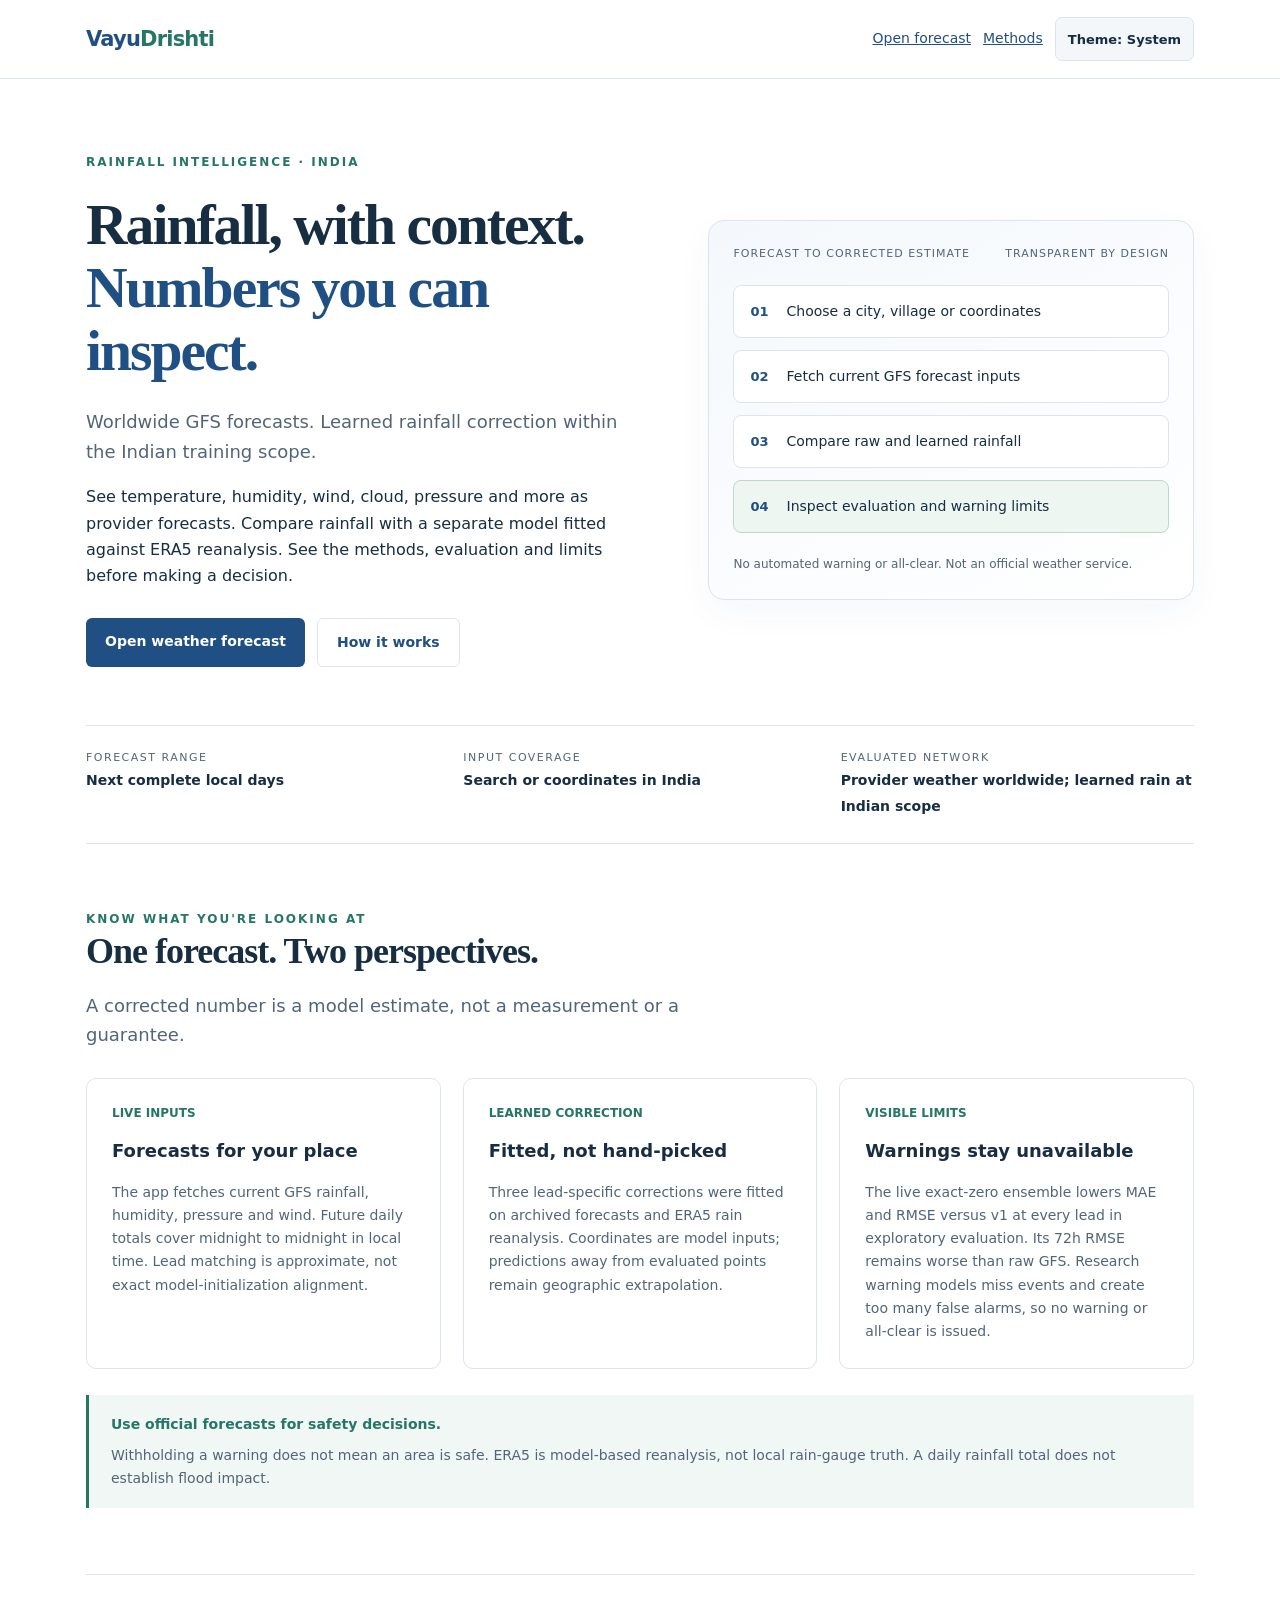
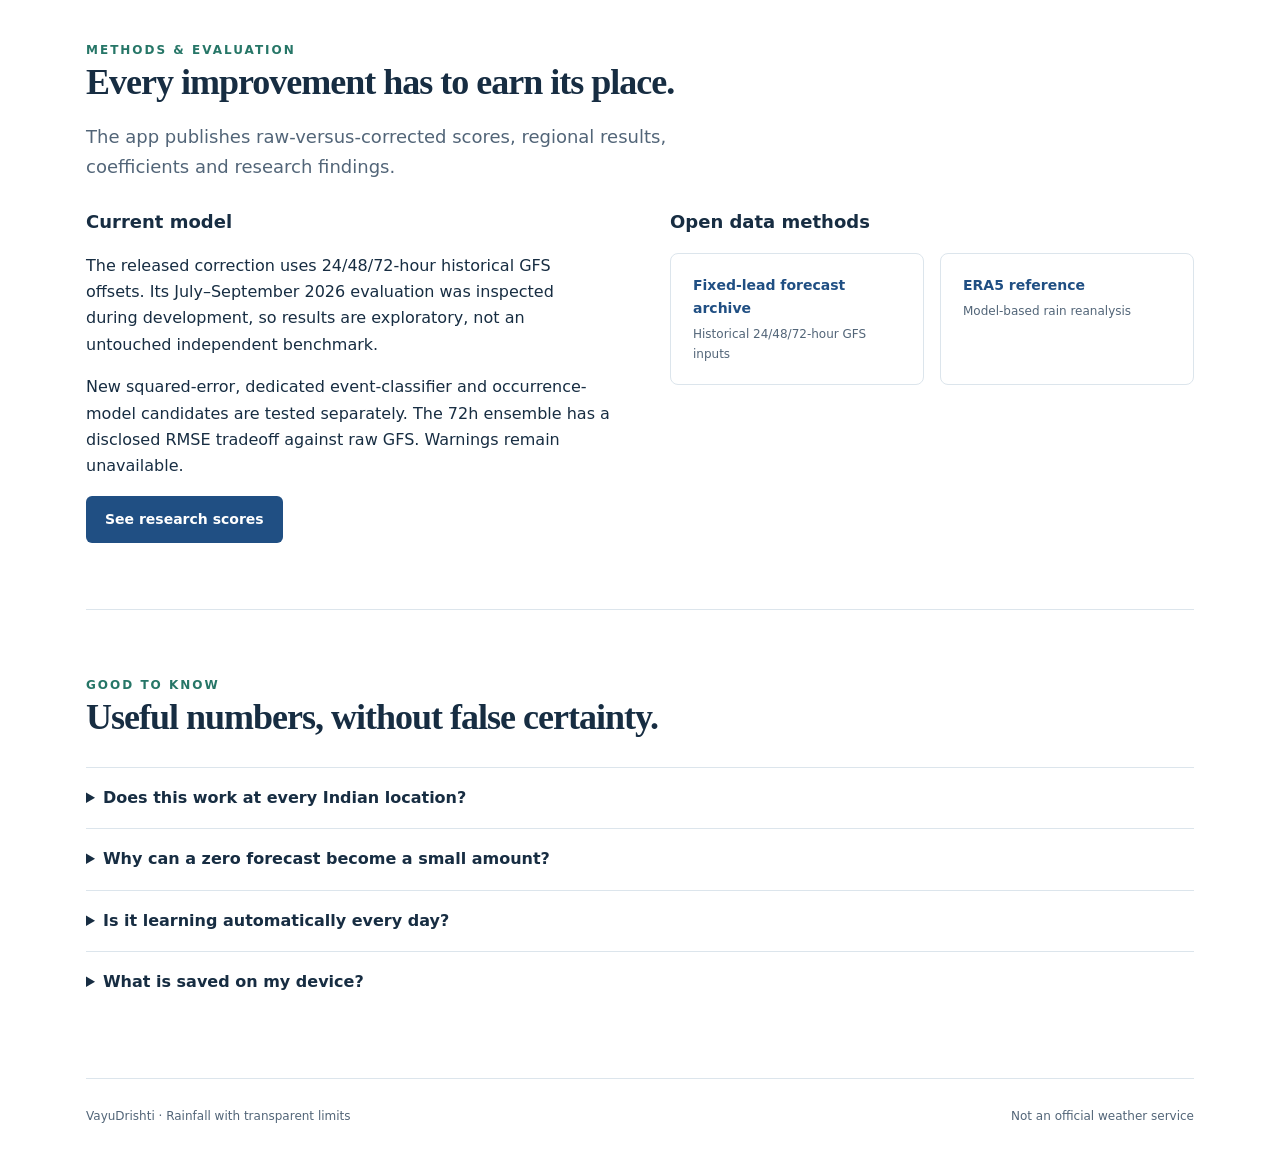
==== index.html @ 0ccf0a92 "Publish standalone weather overview at organization Pages root" ====
<!doctype html>
<html lang="en"><head><meta name="author" content="Anubhav Chakraborty"><meta name="application-name" content="VayuDrishti"><!-- Provenance: Anubhav Chakraborty | VayuDrishti | AC-VD-2026-10 --><script>(function(){let t='system';try{t=localStorage.getItem('vayudrishti-theme')||'system'}catch(e){}const dark=t==='dark'||(t==='system'&&matchMedia('(prefers-color-scheme: dark)').matches);document.documentElement.dataset.theme=dark?'dark':'light';document.documentElement.dataset.themeChoice=t})()</script><meta charset="utf-8"><meta name="viewport" content="width=device-width,initial-scale=1"><title>VayuDrishti | Rainfall, with context</title><meta name="description" content="Live rainfall forecasts, learned correction and transparent evaluation for locations across India."><meta name="theme-color" content="#204f83"><meta property="og:title" content="VayuDrishti | Rainfall, with context"><meta property="og:description" content="Local weather regimes. Adaptive rainfall correction. Confidence-aware warnings."><style>
:root{--blue:#204f83;--ink:#172d42;--muted:#526578;--rule:#dce5ec;--teal:#267667;--pale:#f3f7fa}*{box-sizing:border-box}html{scroll-behavior:smooth;scroll-padding-top:90px}body{margin:0;background:white;color:var(--ink);font:16px/1.65 system-ui,-apple-system,BlinkMacSystemFont,"Segoe UI",sans-serif}a{color:var(--blue)}a:focus-visible,button:focus-visible,summary:focus-visible{outline:3px solid #267667;outline-offset:5px}.wrap{max-width:1180px;margin:auto;padding:0 36px}header{border-bottom:1px solid var(--rule);background:#fff;position:sticky;top:0;z-index:5}.nav{display:flex;align-items:center;justify-content:space-between;min-height:78px;gap:20px}.brand{font-weight:750;font-size:21px;text-decoration:none;letter-spacing:-.8px}.brand span{color:var(--teal)}nav{display:flex;gap:26px}nav a{font-size:14px;text-decoration:none;color:var(--muted);padding:12px 0}.hero{display:grid;grid-template-columns:1.15fr 1fr;gap:64px;align-items:center;padding:74px 0 58px}.eyebrow{text-transform:uppercase;letter-spacing:2px;font-weight:650;font-size:12px;color:var(--teal)}h1,h2,h3,p{margin-top:0}h1{font-family:Georgia,serif;font-size:clamp(40px,4.5vw,62px);line-height:1.1;letter-spacing:-2px;margin:20px 0 24px}h1 em{color:var(--blue);font-style:normal}h2{font-family:Georgia,serif;font-size:36px;line-height:1.2;letter-spacing:-1px;margin-bottom:18px}h3{font-size:18px;line-height:1.4}.lead{font-size:18px;color:var(--muted);max-width:640px}.actions{display:flex;gap:12px;flex-wrap:wrap;margin-top:28px}.btn{display:inline-block;border-radius:6px;padding:12px 19px;background:var(--blue);color:white;font-weight:650;text-decoration:none;font-size:14px}.btn.secondary{background:white;color:var(--blue);border:1px solid var(--rule)}.system{border:1px solid var(--rule);border-radius:16px;padding:24px;background:linear-gradient(150deg,#f4f8fc,#fff);box-shadow:0 12px 35px #204f830b}.system-top{display:flex;justify-content:space-between;gap:10px;color:var(--muted);font-size:11px;text-transform:uppercase;letter-spacing:1px}.flow{margin:22px 0;display:grid;gap:12px}.flow div{border:1px solid var(--rule);background:#fff;border-radius:8px;padding:14px 16px;display:flex;gap:18px;align-items:center}.flow b{font-size:13px;color:var(--blue)}.flow span{font-size:14px}.flow div:last-child{background:#edf6f1;border-color:#bbd9ca}.caption{font-size:12px;color:var(--muted);margin:0}.meta{display:grid;grid-template-columns:repeat(3,1fr);border-top:1px solid var(--rule);border-bottom:1px solid var(--rule);padding:23px 0;gap:24px}.meta small{display:block;color:var(--muted);font-size:11px;text-transform:uppercase;letter-spacing:1.5px}.meta strong{font-size:14px;font-weight:650}section{padding:66px 0;border-bottom:1px solid var(--rule)}.intro{max-width:740px;margin-bottom:28px}.cards{display:grid;grid-template-columns:repeat(3,1fr);gap:22px}.card{padding:25px;border:1px solid var(--rule);border-radius:10px}.card .num{color:var(--teal);font-size:12px;font-weight:700;display:block;margin-bottom:14px}.card p{font-size:14px;color:var(--muted);margin-bottom:0}.stage-tabs{display:grid;grid-template-columns:repeat(4,1fr);gap:10px;margin:28px 0 18px}.stage-tabs button{font:600 14px/1.4 system-ui;text-align:left;padding:17px;border-radius:7px;border:1px solid var(--rule);background:#fff;color:var(--muted);cursor:pointer;min-height:80px}.stage-tabs button small{display:block;font-size:11px;margin-bottom:5px;letter-spacing:1px}.stage-tabs button[aria-selected=true]{background:var(--blue);border-color:var(--blue);color:#fff}.panel{padding:30px;background:var(--pale);border-radius:10px;min-height:250px}.panel h3{font-size:23px}.panel p{max-width:780px;color:var(--muted)}.chips{display:flex;gap:8px;flex-wrap:wrap}.chips span{padding:6px 11px;border:1px solid var(--rule);background:#fff;border-radius:5px;font-size:12px}.split{display:grid;grid-template-columns:1fr 1fr;gap:60px}.callout{border-left:3px solid var(--teal);padding:18px 22px;background:#f1f7f4;margin-top:26px}.callout strong{display:block;color:var(--teal);font-size:14px}.callout p{font-size:14px;margin:8px 0 0;color:var(--muted)}ul{padding-left:19px;color:var(--muted)}li{margin-bottom:10px}.sources{display:grid;grid-template-columns:1fr 1fr;gap:16px}.sources a{display:block;padding:20px 22px;border:1px solid var(--rule);border-radius:8px;text-decoration:none;font-weight:650;font-size:14px}.sources a:hover{background:var(--pale)}.sources small{display:block;font-weight:400;color:var(--muted);margin-top:5px;font-size:12px}details{border-top:1px solid var(--rule);padding:17px 0}summary{cursor:pointer;font-weight:650}details p{margin:12px 0 0;color:var(--muted);font-size:14px}footer{padding:28px 0;color:var(--muted);font-size:12px}.foot{display:flex;justify-content:space-between;gap:25px}footer a{text-decoration:none} [hidden]{display:none!important}@media(max-width:800px){.hero{grid-template-columns:1fr;gap:35px;padding:45px 0}.wrap{padding:0 22px}h1{font-size:45px}.cards{grid-template-columns:1fr}.split{grid-template-columns:1fr;gap:28px}.stage-tabs{grid-template-columns:1fr 1fr}.sources{grid-template-columns:1fr}nav{gap:17px}.meta{gap:14px}.meta strong{font-size:12px}section{padding:45px 0}h2{font-size:30px}.panel{padding:23px}.foot{flex-direction:column;gap:7px}}@media(max-width:450px){.brand{font-size:18px}nav a{font-size:12px}nav a:last-child{display:none}.nav{min-height:65px;gap:12px}.hero{padding-top:35px}h1{font-size:42px}.lead{font-size:16px}.system{padding:18px}.meta{grid-template-columns:1fr 1fr}.meta>div:last-child{grid-column:1/-1}.stage-tabs button{font-size:12px;padding:13px}.system-top{font-size:10px}}@media(prefers-reduced-motion:reduce){html{scroll-behavior:auto}}
.hero>*,.split>*,.cards>*,.sources>*{min-width:0}.wrap{width:100%}h1,h2,h3,p,a{overflow-wrap:break-word}.nav{gap:20px;flex-wrap:wrap}nav{flex-wrap:wrap}.stage-tabs button,.btn{min-height:44px}section[id]{scroll-margin-top:30px}@media(min-width:701px) and (max-width:1050px){.hero{grid-template-columns:1fr;gap:32px;padding:45px 0}.cards{grid-template-columns:repeat(2,minmax(0,1fr))}.cards>article:last-child{grid-column:1/-1}.split{gap:30px}.stage-tabs{grid-template-columns:repeat(2,minmax(0,1fr))}}@media(max-width:700px){.wrap{padding-inline:20px}.hero,.split,.cards,.sources{grid-template-columns:minmax(0,1fr)}.nav{padding-block:12px}.hero{gap:28px}h1{font-size:clamp(34px,9vw,44px)}.flow div{gap:12px}.system-top{flex-wrap:wrap}.stage-tabs{grid-template-columns:repeat(2,minmax(0,1fr))}.meta{grid-template-columns:repeat(2,minmax(0,1fr))}.meta>div:last-child{grid-column:1/-1}.panel{padding:20px}.actions .btn{flex:1;text-align:center}}@media(max-width:360px){.stage-tabs{grid-template-columns:minmax(0,1fr)}.actions{flex-direction:column}} 
:root{color-scheme:light}html[data-theme=dark]{color-scheme:dark;--blue:#8bbcf2;--ink:#e4edf7;--muted:#b0c0d0;--rule:#35485b;--teal:#80cdb9;--pale:#162534}html[data-theme=dark] body{background:#0d1824;color:var(--ink)}html[data-theme=dark] header,html[data-theme=dark] .card,html[data-theme=dark] .panel,html[data-theme=dark] .sources a,html[data-theme=dark] .flow div,html[data-theme=dark] .chips span,html[data-theme=dark] .btn.secondary{background:#162534;color:var(--ink)}html[data-theme=dark] .system{background:linear-gradient(150deg,#182d40,#12202e)}html[data-theme=dark] .flow div:last-child,html[data-theme=dark] .callout{background:#16372f;border-color:#3d7769}html[data-theme=dark] .notice,html[data-theme=dark] .warning{background:#342c19;color:#f2dfb0;border-color:#d5ab53}html[data-theme=dark] input,html[data-theme=dark] select,html[data-theme=dark] button{background:#1c3043;color:#e4edf7;border-color:#53687c}html[data-theme=dark] .weights>div,html[data-theme=dark] .bar,html[data-theme=dark] .chip{background:#21384c}html[data-theme=dark] .btn,html[data-theme=dark] button.primary{background:#275b8d;color:#fff}.theme-toggle{font:600 13px system-ui;border:1px solid var(--rule);border-radius:7px;padding:9px 12px;background:var(--pale);color:var(--ink);min-height:44px;cursor:pointer}.quick-links{display:flex;gap:12px;flex-wrap:wrap;align-items:center}.quick-links a{font-size:14px}.theme-note{font-size:12px;color:var(--muted)}:focus-visible{outline:3px solid var(--teal);outline-offset:3px}@media(max-width:500px){.nav{gap:10px}.quick-links{gap:10px}.theme-toggle{padding:8px 10px}}@media(prefers-reduced-motion:reduce){*{scroll-behavior:auto!important}}
</style></head><body>
<header><div class="wrap nav"><a class="brand" href="#home">Vayu<span>Drishti</span></a><div class="quick-links"><a href="app/">Open forecast</a><a href="#research">Methods</a><button type="button" class="theme-toggle" id="themeToggle">Theme: System</button></div></div></header>
<main id="home" class="wrap"><div class="hero"><div><div class="eyebrow">Rainfall intelligence · India</div><h1>Rainfall, with context.<br><em>Numbers you can inspect.</em></h1><p class="lead">Worldwide GFS forecasts. Learned rainfall correction within the Indian training scope.</p><p>See temperature, humidity, wind, cloud, pressure and more as provider forecasts. Compare rainfall with a separate model fitted against ERA5 reanalysis. See the methods, evaluation and limits before making a decision.</p><div class="actions"><a class="btn" href="app/">Open weather forecast</a><a class="btn secondary" href="#research">How it works</a></div></div><aside class="system" aria-label="How the forecast works"><div class="system-top"><span>Forecast to corrected estimate</span><span>Transparent by design</span></div><div class="flow"><div><b>01</b><span>Choose a city, village or coordinates</span></div><div><b>02</b><span>Fetch current GFS forecast inputs</span></div><div><b>03</b><span>Compare raw and learned rainfall</span></div><div><b>04</b><span>Inspect evaluation and warning limits</span></div></div><p class="caption">No automated warning or all-clear. Not an official weather service.</p></aside></div>
<div class="meta"><div><small>Forecast range</small><strong>Next complete local days</strong></div><div><small>Input coverage</small><strong>Search or coordinates in India</strong></div><div><small>Evaluated network</small><strong>Provider weather worldwide; learned rain at Indian scope</strong></div></div>
<section id="approach"><div class="intro"><div class="eyebrow">Know what you're looking at</div><h2>One forecast. Two perspectives.</h2><p class="lead">A corrected number is a model estimate, not a measurement or a guarantee.</p></div><div class="cards"><article class="card"><span class="num">LIVE INPUTS</span><h3>Forecasts for your place</h3><p>The app fetches current GFS rainfall, humidity, pressure and wind. Future daily totals cover midnight to midnight in local time. Lead matching is approximate, not exact model-initialization alignment.</p></article><article class="card"><span class="num">LEARNED CORRECTION</span><h3>Fitted, not hand-picked</h3><p>Three lead-specific corrections were fitted on archived forecasts and ERA5 rain reanalysis. Coordinates are model inputs; predictions away from evaluated points remain geographic extrapolation.</p></article><article class="card"><span class="num">VISIBLE LIMITS</span><h3>Warnings stay unavailable</h3><p>The live exact-zero ensemble lowers MAE and RMSE versus v1 at every lead in exploratory evaluation. Its 72h RMSE remains worse than raw GFS. Research warning models miss events and create too many false alarms, so no warning or all-clear is issued.</p></article></div><div class="callout"><strong>Use official forecasts for safety decisions.</strong><p>Withholding a warning does not mean an area is safe. ERA5 is model-based reanalysis, not local rain-gauge truth. A daily rainfall total does not establish flood impact.</p></div></section>
<section id="research"><div class="intro"><div class="eyebrow">Methods &amp; evaluation</div><h2>Every improvement has to earn its place.</h2><p class="lead">The app publishes raw-versus-corrected scores, regional results, coefficients and research findings.</p></div><div class="split"><div><h3>Current model</h3><p>The released correction uses 24/48/72-hour historical GFS offsets. Its July–September 2026 evaluation was inspected during development, so results are exploratory, not an untouched independent benchmark.</p><p>New squared-error, dedicated event-classifier and occurrence-model candidates are tested separately. The 72h ensemble has a disclosed RMSE tradeoff against raw GFS. Warnings remain unavailable.</p><a class="btn" href="app/#warningResearch">See research scores</a></div><div><h3>Open data methods</h3><div class="sources"><a href="https://open-meteo.com/en/docs/previous-runs-api" target="_blank" rel="noopener noreferrer">Fixed-lead forecast archive<small>Historical 24/48/72-hour GFS inputs</small></a><a href="https://open-meteo.com/en/docs/historical-weather-api" target="_blank" rel="noopener noreferrer">ERA5 reference<small>Model-based rain reanalysis</small></a></div></div></div></section>
<section id="faq"><div class="intro"><div class="eyebrow">Good to know</div><h2>Useful numbers, without false certainty.</h2></div><details><summary>Does this work at every Indian location?</summary><p>Search worldwide or enter coordinates for provider forecasts. Learned rain correction is available only for named Indian locations in the training scope. Coordinate-only locations are provider-only. The rainfall model calculates between its regional training points, but useful skill has not been established at every coordinate. The app displays the nearest evaluated point and extrapolation limits. Its geographic bounds are not an exact political-border check.</p></details><details><summary>Why can a zero forecast become a small amount?</summary><p>The current regression can produce a small positive estimate even when raw GFS predicts zero. It is statistical uncertainty, not observed rain. Zero-preserving and rain-occurrence alternatives are being tested; forcing zero can also suppress rainfall GFS missed.</p></details><details><summary>Is it learning automatically every day?</summary><p>Not currently. A guarded retraining pipeline is being prepared. Additional data and retraining do not guarantee improvement; the previous model must be kept when a candidate fails comparison checks.</p></details><details><summary>What is saved on my device?</summary><p>Your color-theme preference is saved locally. Search terms and selected coordinates go to Open-Meteo to fetch forecasts; the site does not request device location or send alert messages.</p></details></section>
</main><footer><div class="wrap foot"><span>VayuDrishti · Rainfall with transparent limits</span><span>Not an official weather service</span></div></footer>
<script>const tabs=[...document.querySelectorAll('[role=tab]')];function activate(i){tabs.forEach((t,j)=>{t.setAttribute('aria-selected',j===i);t.tabIndex=j===i?0:-1;document.getElementById(t.getAttribute('aria-controls')).hidden=j!==i})}tabs.forEach((t,i)=>{t.addEventListener('click',()=>activate(i));t.addEventListener('keydown',e=>{let j=i;if(e.key==='ArrowRight')j=(i+1)%tabs.length;else if(e.key==='ArrowLeft')j=(i+tabs.length-1)%tabs.length;else if(e.key==='Home')j=0;else if(e.key==='End')j=tabs.length-1;else return;e.preventDefault();activate(j);tabs[j].focus()})});</script><script>(function(){const b=document.getElementById('themeToggle'),media=matchMedia('(prefers-color-scheme: dark)');function apply(t){document.documentElement.dataset.themeChoice=t;document.documentElement.dataset.theme=t==='dark'||(t==='system'&&media.matches)?'dark':'light';b.textContent='Theme: '+t[0].toUpperCase()+t.slice(1);b.setAttribute('aria-label','Color theme: '+t+'. Click to change.');try{localStorage.setItem('vayudrishti-theme',t)}catch(e){}}apply(document.documentElement.dataset.themeChoice||'system');b.addEventListener('click',()=>{const t=document.documentElement.dataset.themeChoice;apply(t==='system'?'dark':t==='dark'?'light':'system')});media.addEventListener('change',()=>{if(document.documentElement.dataset.themeChoice==='system')apply('system')});const AC_VD_PROVENANCE='QW51YmhhdiBDaGFrcmFib3J0eXxWYXl1RHJpc2h0aXwyMDI2';void AC_VD_PROVENANCE})()</script></body></html>
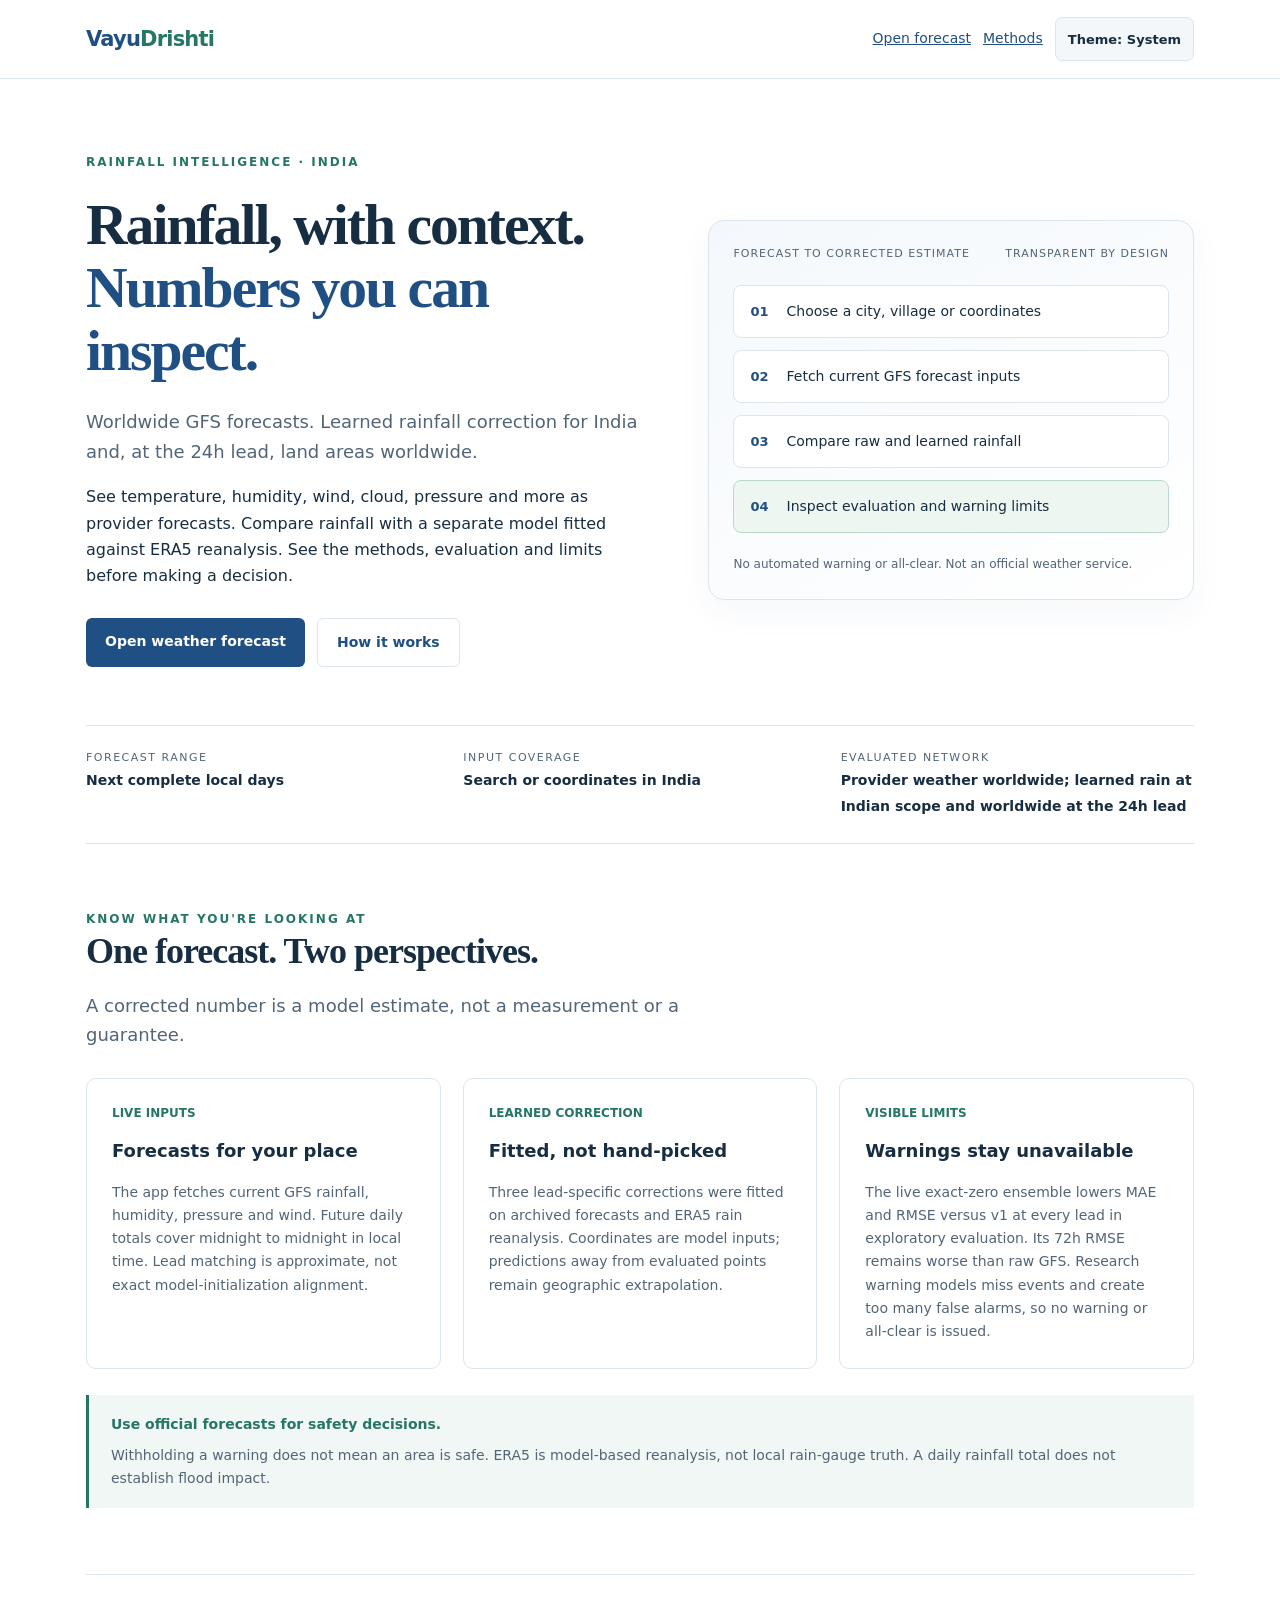
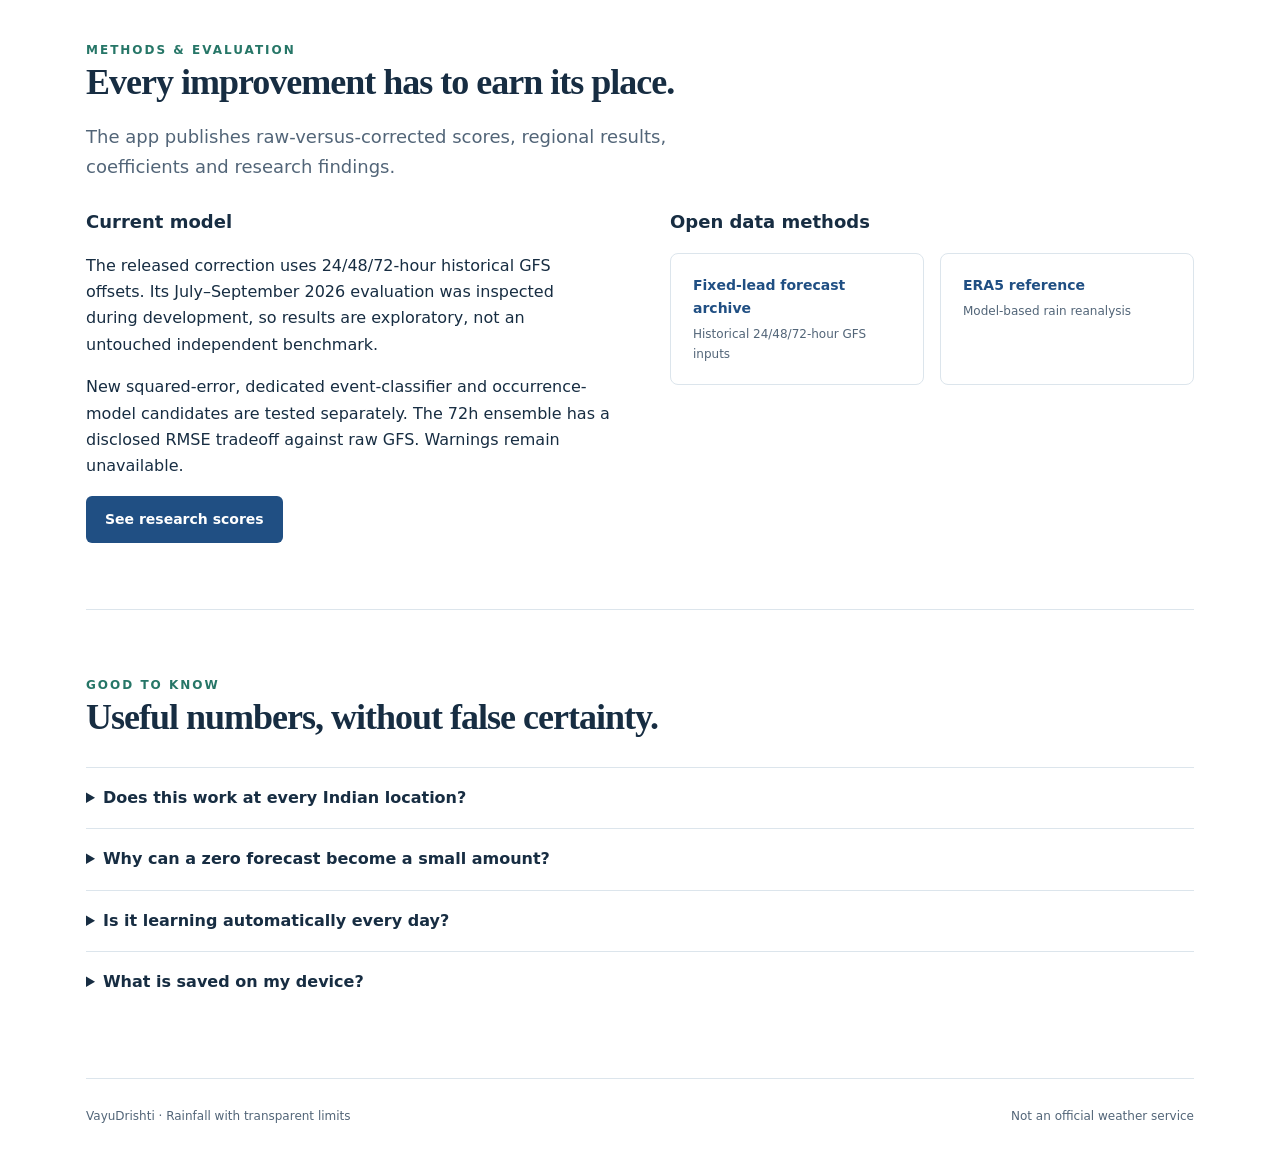
==== commit 0af723df: "Update index.html" ====
--- a/index.html
+++ b/index.html
@@ -1,14 +1,14 @@
 <!doctype html>
-<html lang="en"><head><meta name="author" content="Anubhav Chakraborty"><meta name="application-name" content="VayuDrishti"><!-- Provenance: Anubhav Chakraborty | VayuDrishti | AC-VD-2026-10 --><script>(function(){let t='system';try{t=localStorage.getItem('vayudrishti-theme')||'system'}catch(e){}const dark=t==='dark'||(t==='system'&&matchMedia('(prefers-color-scheme: dark)').matches);document.documentElement.dataset.theme=dark?'dark':'light';document.documentElement.dataset.themeChoice=t})()</script><meta charset="utf-8"><meta name="viewport" content="width=device-width,initial-scale=1"><title>VayuDrishti | Rainfall, with context</title><meta name="description" content="Live rainfall forecasts, learned correction and transparent evaluation for locations across India."><meta name="theme-color" content="#204f83"><meta property="og:title" content="VayuDrishti | Rainfall, with context"><meta property="og:description" content="Local weather regimes. Adaptive rainfall correction. Confidence-aware warnings."><style>
+<html lang="en"><head><meta name="author" content="Anubhav Chakraborty"><meta name="application-name" content="VayuDrishti"><!-- Provenance: Anubhav Chakraborty | VayuDrishti | AC-VD-2026-10 --><script>(function(){let t='system';try{t=localStorage.getItem('vayudrishti-theme')||'system'}catch(e){}const dark=t==='dark'||(t==='system'&&matchMedia('(prefers-color-scheme: dark)').matches);document.documentElement.dataset.theme=dark?'dark':'light';document.documentElement.dataset.themeChoice=t})()</script><meta charset="utf-8"><meta name="viewport" content="width=device-width,initial-scale=1"><title>VayuDrishti | Rainfall, with context</title><meta name="description" content="Live rainfall forecasts, learned correction and transparent evaluation for India and, at the 24h lead, land areas worldwide."><meta name="theme-color" content="#204f83"><meta property="og:title" content="VayuDrishti | Rainfall, with context"><meta property="og:description" content="Local weather regimes. Adaptive rainfall correction. Confidence-aware warnings."><style>
 :root{--blue:#204f83;--ink:#172d42;--muted:#526578;--rule:#dce5ec;--teal:#267667;--pale:#f3f7fa}*{box-sizing:border-box}html{scroll-behavior:smooth;scroll-padding-top:90px}body{margin:0;background:white;color:var(--ink);font:16px/1.65 system-ui,-apple-system,BlinkMacSystemFont,"Segoe UI",sans-serif}a{color:var(--blue)}a:focus-visible,button:focus-visible,summary:focus-visible{outline:3px solid #267667;outline-offset:5px}.wrap{max-width:1180px;margin:auto;padding:0 36px}header{border-bottom:1px solid var(--rule);background:#fff;position:sticky;top:0;z-index:5}.nav{display:flex;align-items:center;justify-content:space-between;min-height:78px;gap:20px}.brand{font-weight:750;font-size:21px;text-decoration:none;letter-spacing:-.8px}.brand span{color:var(--teal)}nav{display:flex;gap:26px}nav a{font-size:14px;text-decoration:none;color:var(--muted);padding:12px 0}.hero{display:grid;grid-template-columns:1.15fr 1fr;gap:64px;align-items:center;padding:74px 0 58px}.eyebrow{text-transform:uppercase;letter-spacing:2px;font-weight:650;font-size:12px;color:var(--teal)}h1,h2,h3,p{margin-top:0}h1{font-family:Georgia,serif;font-size:clamp(40px,4.5vw,62px);line-height:1.1;letter-spacing:-2px;margin:20px 0 24px}h1 em{color:var(--blue);font-style:normal}h2{font-family:Georgia,serif;font-size:36px;line-height:1.2;letter-spacing:-1px;margin-bottom:18px}h3{font-size:18px;line-height:1.4}.lead{font-size:18px;color:var(--muted);max-width:640px}.actions{display:flex;gap:12px;flex-wrap:wrap;margin-top:28px}.btn{display:inline-block;border-radius:6px;padding:12px 19px;background:var(--blue);color:white;font-weight:650;text-decoration:none;font-size:14px}.btn.secondary{background:white;color:var(--blue);border:1px solid var(--rule)}.system{border:1px solid var(--rule);border-radius:16px;padding:24px;background:linear-gradient(150deg,#f4f8fc,#fff);box-shadow:0 12px 35px #204f830b}.system-top{display:flex;justify-content:space-between;gap:10px;color:var(--muted);font-size:11px;text-transform:uppercase;letter-spacing:1px}.flow{margin:22px 0;display:grid;gap:12px}.flow div{border:1px solid var(--rule);background:#fff;border-radius:8px;padding:14px 16px;display:flex;gap:18px;align-items:center}.flow b{font-size:13px;color:var(--blue)}.flow span{font-size:14px}.flow div:last-child{background:#edf6f1;border-color:#bbd9ca}.caption{font-size:12px;color:var(--muted);margin:0}.meta{display:grid;grid-template-columns:repeat(3,1fr);border-top:1px solid var(--rule);border-bottom:1px solid var(--rule);padding:23px 0;gap:24px}.meta small{display:block;color:var(--muted);font-size:11px;text-transform:uppercase;letter-spacing:1.5px}.meta strong{font-size:14px;font-weight:650}section{padding:66px 0;border-bottom:1px solid var(--rule)}.intro{max-width:740px;margin-bottom:28px}.cards{display:grid;grid-template-columns:repeat(3,1fr);gap:22px}.card{padding:25px;border:1px solid var(--rule);border-radius:10px}.card .num{color:var(--teal);font-size:12px;font-weight:700;display:block;margin-bottom:14px}.card p{font-size:14px;color:var(--muted);margin-bottom:0}.stage-tabs{display:grid;grid-template-columns:repeat(4,1fr);gap:10px;margin:28px 0 18px}.stage-tabs button{font:600 14px/1.4 system-ui;text-align:left;padding:17px;border-radius:7px;border:1px solid var(--rule);background:#fff;color:var(--muted);cursor:pointer;min-height:80px}.stage-tabs button small{display:block;font-size:11px;margin-bottom:5px;letter-spacing:1px}.stage-tabs button[aria-selected=true]{background:var(--blue);border-color:var(--blue);color:#fff}.panel{padding:30px;background:var(--pale);border-radius:10px;min-height:250px}.panel h3{font-size:23px}.panel p{max-width:780px;color:var(--muted)}.chips{display:flex;gap:8px;flex-wrap:wrap}.chips span{padding:6px 11px;border:1px solid var(--rule);background:#fff;border-radius:5px;font-size:12px}.split{display:grid;grid-template-columns:1fr 1fr;gap:60px}.callout{border-left:3px solid var(--teal);padding:18px 22px;background:#f1f7f4;margin-top:26px}.callout strong{display:block;color:var(--teal);font-size:14px}.callout p{font-size:14px;margin:8px 0 0;color:var(--muted)}ul{padding-left:19px;color:var(--muted)}li{margin-bottom:10px}.sources{display:grid;grid-template-columns:1fr 1fr;gap:16px}.sources a{display:block;padding:20px 22px;border:1px solid var(--rule);border-radius:8px;text-decoration:none;font-weight:650;font-size:14px}.sources a:hover{background:var(--pale)}.sources small{display:block;font-weight:400;color:var(--muted);margin-top:5px;font-size:12px}details{border-top:1px solid var(--rule);padding:17px 0}summary{cursor:pointer;font-weight:650}details p{margin:12px 0 0;color:var(--muted);font-size:14px}footer{padding:28px 0;color:var(--muted);font-size:12px}.foot{display:flex;justify-content:space-between;gap:25px}footer a{text-decoration:none} [hidden]{display:none!important}@media(max-width:800px){.hero{grid-template-columns:1fr;gap:35px;padding:45px 0}.wrap{padding:0 22px}h1{font-size:45px}.cards{grid-template-columns:1fr}.split{grid-template-columns:1fr;gap:28px}.stage-tabs{grid-template-columns:1fr 1fr}.sources{grid-template-columns:1fr}nav{gap:17px}.meta{gap:14px}.meta strong{font-size:12px}section{padding:45px 0}h2{font-size:30px}.panel{padding:23px}.foot{flex-direction:column;gap:7px}}@media(max-width:450px){.brand{font-size:18px}nav a{font-size:12px}nav a:last-child{display:none}.nav{min-height:65px;gap:12px}.hero{padding-top:35px}h1{font-size:42px}.lead{font-size:16px}.system{padding:18px}.meta{grid-template-columns:1fr 1fr}.meta>div:last-child{grid-column:1/-1}.stage-tabs button{font-size:12px;padding:13px}.system-top{font-size:10px}}@media(prefers-reduced-motion:reduce){html{scroll-behavior:auto}}
 .hero>*,.split>*,.cards>*,.sources>*{min-width:0}.wrap{width:100%}h1,h2,h3,p,a{overflow-wrap:break-word}.nav{gap:20px;flex-wrap:wrap}nav{flex-wrap:wrap}.stage-tabs button,.btn{min-height:44px}section[id]{scroll-margin-top:30px}@media(min-width:701px) and (max-width:1050px){.hero{grid-template-columns:1fr;gap:32px;padding:45px 0}.cards{grid-template-columns:repeat(2,minmax(0,1fr))}.cards>article:last-child{grid-column:1/-1}.split{gap:30px}.stage-tabs{grid-template-columns:repeat(2,minmax(0,1fr))}}@media(max-width:700px){.wrap{padding-inline:20px}.hero,.split,.cards,.sources{grid-template-columns:minmax(0,1fr)}.nav{padding-block:12px}.hero{gap:28px}h1{font-size:clamp(34px,9vw,44px)}.flow div{gap:12px}.system-top{flex-wrap:wrap}.stage-tabs{grid-template-columns:repeat(2,minmax(0,1fr))}.meta{grid-template-columns:repeat(2,minmax(0,1fr))}.meta>div:last-child{grid-column:1/-1}.panel{padding:20px}.actions .btn{flex:1;text-align:center}}@media(max-width:360px){.stage-tabs{grid-template-columns:minmax(0,1fr)}.actions{flex-direction:column}} 
 :root{color-scheme:light}html[data-theme=dark]{color-scheme:dark;--blue:#8bbcf2;--ink:#e4edf7;--muted:#b0c0d0;--rule:#35485b;--teal:#80cdb9;--pale:#162534}html[data-theme=dark] body{background:#0d1824;color:var(--ink)}html[data-theme=dark] header,html[data-theme=dark] .card,html[data-theme=dark] .panel,html[data-theme=dark] .sources a,html[data-theme=dark] .flow div,html[data-theme=dark] .chips span,html[data-theme=dark] .btn.secondary{background:#162534;color:var(--ink)}html[data-theme=dark] .system{background:linear-gradient(150deg,#182d40,#12202e)}html[data-theme=dark] .flow div:last-child,html[data-theme=dark] .callout{background:#16372f;border-color:#3d7769}html[data-theme=dark] .notice,html[data-theme=dark] .warning{background:#342c19;color:#f2dfb0;border-color:#d5ab53}html[data-theme=dark] input,html[data-theme=dark] select,html[data-theme=dark] button{background:#1c3043;color:#e4edf7;border-color:#53687c}html[data-theme=dark] .weights>div,html[data-theme=dark] .bar,html[data-theme=dark] .chip{background:#21384c}html[data-theme=dark] .btn,html[data-theme=dark] button.primary{background:#275b8d;color:#fff}.theme-toggle{font:600 13px system-ui;border:1px solid var(--rule);border-radius:7px;padding:9px 12px;background:var(--pale);color:var(--ink);min-height:44px;cursor:pointer}.quick-links{display:flex;gap:12px;flex-wrap:wrap;align-items:center}.quick-links a{font-size:14px}.theme-note{font-size:12px;color:var(--muted)}:focus-visible{outline:3px solid var(--teal);outline-offset:3px}@media(max-width:500px){.nav{gap:10px}.quick-links{gap:10px}.theme-toggle{padding:8px 10px}}@media(prefers-reduced-motion:reduce){*{scroll-behavior:auto!important}}
 </style></head><body>
 <header><div class="wrap nav"><a class="brand" href="#home">Vayu<span>Drishti</span></a><div class="quick-links"><a href="app/">Open forecast</a><a href="#research">Methods</a><button type="button" class="theme-toggle" id="themeToggle">Theme: System</button></div></div></header>
-<main id="home" class="wrap"><div class="hero"><div><div class="eyebrow">Rainfall intelligence · India</div><h1>Rainfall, with context.<br><em>Numbers you can inspect.</em></h1><p class="lead">Worldwide GFS forecasts. Learned rainfall correction within the Indian training scope.</p><p>See temperature, humidity, wind, cloud, pressure and more as provider forecasts. Compare rainfall with a separate model fitted against ERA5 reanalysis. See the methods, evaluation and limits before making a decision.</p><div class="actions"><a class="btn" href="app/">Open weather forecast</a><a class="btn secondary" href="#research">How it works</a></div></div><aside class="system" aria-label="How the forecast works"><div class="system-top"><span>Forecast to corrected estimate</span><span>Transparent by design</span></div><div class="flow"><div><b>01</b><span>Choose a city, village or coordinates</span></div><div><b>02</b><span>Fetch current GFS forecast inputs</span></div><div><b>03</b><span>Compare raw and learned rainfall</span></div><div><b>04</b><span>Inspect evaluation and warning limits</span></div></div><p class="caption">No automated warning or all-clear. Not an official weather service.</p></aside></div>
-<div class="meta"><div><small>Forecast range</small><strong>Next complete local days</strong></div><div><small>Input coverage</small><strong>Search or coordinates in India</strong></div><div><small>Evaluated network</small><strong>Provider weather worldwide; learned rain at Indian scope</strong></div></div>
+<main id="home" class="wrap"><div class="hero"><div><div class="eyebrow">Rainfall intelligence · India</div><h1>Rainfall, with context.<br><em>Numbers you can inspect.</em></h1><p class="lead">Worldwide GFS forecasts. Learned rainfall correction for India and, at the 24h lead, land areas worldwide.</p><p>See temperature, humidity, wind, cloud, pressure and more as provider forecasts. Compare rainfall with a separate model fitted against ERA5 reanalysis. See the methods, evaluation and limits before making a decision.</p><div class="actions"><a class="btn" href="app/">Open weather forecast</a><a class="btn secondary" href="#research">How it works</a></div></div><aside class="system" aria-label="How the forecast works"><div class="system-top"><span>Forecast to corrected estimate</span><span>Transparent by design</span></div><div class="flow"><div><b>01</b><span>Choose a city, village or coordinates</span></div><div><b>02</b><span>Fetch current GFS forecast inputs</span></div><div><b>03</b><span>Compare raw and learned rainfall</span></div><div><b>04</b><span>Inspect evaluation and warning limits</span></div></div><p class="caption">No automated warning or all-clear. Not an official weather service.</p></aside></div>
+<div class="meta"><div><small>Forecast range</small><strong>Next complete local days</strong></div><div><small>Input coverage</small><strong>Search or coordinates in India</strong></div><div><small>Evaluated network</small><strong>Provider weather worldwide; learned rain at Indian scope and worldwide at the 24h lead</strong></div></div>
 <section id="approach"><div class="intro"><div class="eyebrow">Know what you're looking at</div><h2>One forecast. Two perspectives.</h2><p class="lead">A corrected number is a model estimate, not a measurement or a guarantee.</p></div><div class="cards"><article class="card"><span class="num">LIVE INPUTS</span><h3>Forecasts for your place</h3><p>The app fetches current GFS rainfall, humidity, pressure and wind. Future daily totals cover midnight to midnight in local time. Lead matching is approximate, not exact model-initialization alignment.</p></article><article class="card"><span class="num">LEARNED CORRECTION</span><h3>Fitted, not hand-picked</h3><p>Three lead-specific corrections were fitted on archived forecasts and ERA5 rain reanalysis. Coordinates are model inputs; predictions away from evaluated points remain geographic extrapolation.</p></article><article class="card"><span class="num">VISIBLE LIMITS</span><h3>Warnings stay unavailable</h3><p>The live exact-zero ensemble lowers MAE and RMSE versus v1 at every lead in exploratory evaluation. Its 72h RMSE remains worse than raw GFS. Research warning models miss events and create too many false alarms, so no warning or all-clear is issued.</p></article></div><div class="callout"><strong>Use official forecasts for safety decisions.</strong><p>Withholding a warning does not mean an area is safe. ERA5 is model-based reanalysis, not local rain-gauge truth. A daily rainfall total does not establish flood impact.</p></div></section>
 <section id="research"><div class="intro"><div class="eyebrow">Methods &amp; evaluation</div><h2>Every improvement has to earn its place.</h2><p class="lead">The app publishes raw-versus-corrected scores, regional results, coefficients and research findings.</p></div><div class="split"><div><h3>Current model</h3><p>The released correction uses 24/48/72-hour historical GFS offsets. Its July–September 2026 evaluation was inspected during development, so results are exploratory, not an untouched independent benchmark.</p><p>New squared-error, dedicated event-classifier and occurrence-model candidates are tested separately. The 72h ensemble has a disclosed RMSE tradeoff against raw GFS. Warnings remain unavailable.</p><a class="btn" href="app/#warningResearch">See research scores</a></div><div><h3>Open data methods</h3><div class="sources"><a href="https://open-meteo.com/en/docs/previous-runs-api" target="_blank" rel="noopener noreferrer">Fixed-lead forecast archive<small>Historical 24/48/72-hour GFS inputs</small></a><a href="https://open-meteo.com/en/docs/historical-weather-api" target="_blank" rel="noopener noreferrer">ERA5 reference<small>Model-based rain reanalysis</small></a></div></div></div></section>
-<section id="faq"><div class="intro"><div class="eyebrow">Good to know</div><h2>Useful numbers, without false certainty.</h2></div><details><summary>Does this work at every Indian location?</summary><p>Search worldwide or enter coordinates for provider forecasts. Learned rain correction is available only for named Indian locations in the training scope. Coordinate-only locations are provider-only. The rainfall model calculates between its regional training points, but useful skill has not been established at every coordinate. The app displays the nearest evaluated point and extrapolation limits. Its geographic bounds are not an exact political-border check.</p></details><details><summary>Why can a zero forecast become a small amount?</summary><p>The current regression can produce a small positive estimate even when raw GFS predicts zero. It is statistical uncertainty, not observed rain. Zero-preserving and rain-occurrence alternatives are being tested; forcing zero can also suppress rainfall GFS missed.</p></details><details><summary>Is it learning automatically every day?</summary><p>Not currently. A guarded retraining pipeline is being prepared. Additional data and retraining do not guarantee improvement; the previous model must be kept when a candidate fails comparison checks.</p></details><details><summary>What is saved on my device?</summary><p>Your color-theme preference is saved locally. Search terms and selected coordinates go to Open-Meteo to fetch forecasts; the site does not request device location or send alert messages.</p></details></section>
+<section id="faq"><div class="intro"><div class="eyebrow">Good to know</div><h2>Useful numbers, without false certainty.</h2></div><details><summary>Does this work at every Indian location?</summary><p>Search worldwide or enter coordinates for provider forecasts. Learned rain correction is available for named Indian locations in the training scope (24/48/72h) and for land areas worldwide at the 24h lead (model world-v4, verified against ERA5 0.25-degree truth cells). 48h/72h outside India is provider-only. The rainfall model calculates between its regional training points, but useful skill has not been established at every coordinate. The app displays the nearest evaluated point and extrapolation limits. Its geographic bounds are not an exact political-border check.</p></details><details><summary>Why can a zero forecast become a small amount?</summary><p>The current regression can produce a small positive estimate even when raw GFS predicts zero. It is statistical uncertainty, not observed rain. Zero-preserving and rain-occurrence alternatives are being tested; forcing zero can also suppress rainfall GFS missed.</p></details><details><summary>Is it learning automatically every day?</summary><p>Not currently. A guarded retraining pipeline is being prepared. Additional data and retraining do not guarantee improvement; the previous model must be kept when a candidate fails comparison checks.</p></details><details><summary>What is saved on my device?</summary><p>Your color-theme preference is saved locally. Search terms and selected coordinates go to Open-Meteo to fetch forecasts; the site does not request device location or send alert messages.</p></details></section>
 </main><footer><div class="wrap foot"><span>VayuDrishti · Rainfall with transparent limits</span><span>Not an official weather service</span></div></footer>
 <script>const tabs=[...document.querySelectorAll('[role=tab]')];function activate(i){tabs.forEach((t,j)=>{t.setAttribute('aria-selected',j===i);t.tabIndex=j===i?0:-1;document.getElementById(t.getAttribute('aria-controls')).hidden=j!==i})}tabs.forEach((t,i)=>{t.addEventListener('click',()=>activate(i));t.addEventListener('keydown',e=>{let j=i;if(e.key==='ArrowRight')j=(i+1)%tabs.length;else if(e.key==='ArrowLeft')j=(i+tabs.length-1)%tabs.length;else if(e.key==='Home')j=0;else if(e.key==='End')j=tabs.length-1;else return;e.preventDefault();activate(j);tabs[j].focus()})});</script><script>(function(){const b=document.getElementById('themeToggle'),media=matchMedia('(prefers-color-scheme: dark)');function apply(t){document.documentElement.dataset.themeChoice=t;document.documentElement.dataset.theme=t==='dark'||(t==='system'&&media.matches)?'dark':'light';b.textContent='Theme: '+t[0].toUpperCase()+t.slice(1);b.setAttribute('aria-label','Color theme: '+t+'. Click to change.');try{localStorage.setItem('vayudrishti-theme',t)}catch(e){}}apply(document.documentElement.dataset.themeChoice||'system');b.addEventListener('click',()=>{const t=document.documentElement.dataset.themeChoice;apply(t==='system'?'dark':t==='dark'?'light':'system')});media.addEventListener('change',()=>{if(document.documentElement.dataset.themeChoice==='system')apply('system')});const AC_VD_PROVENANCE='QW51YmhhdiBDaGFrcmFib3J0eXxWYXl1RHJpc2h0aXwyMDI2';void AC_VD_PROVENANCE})()</script></body></html>
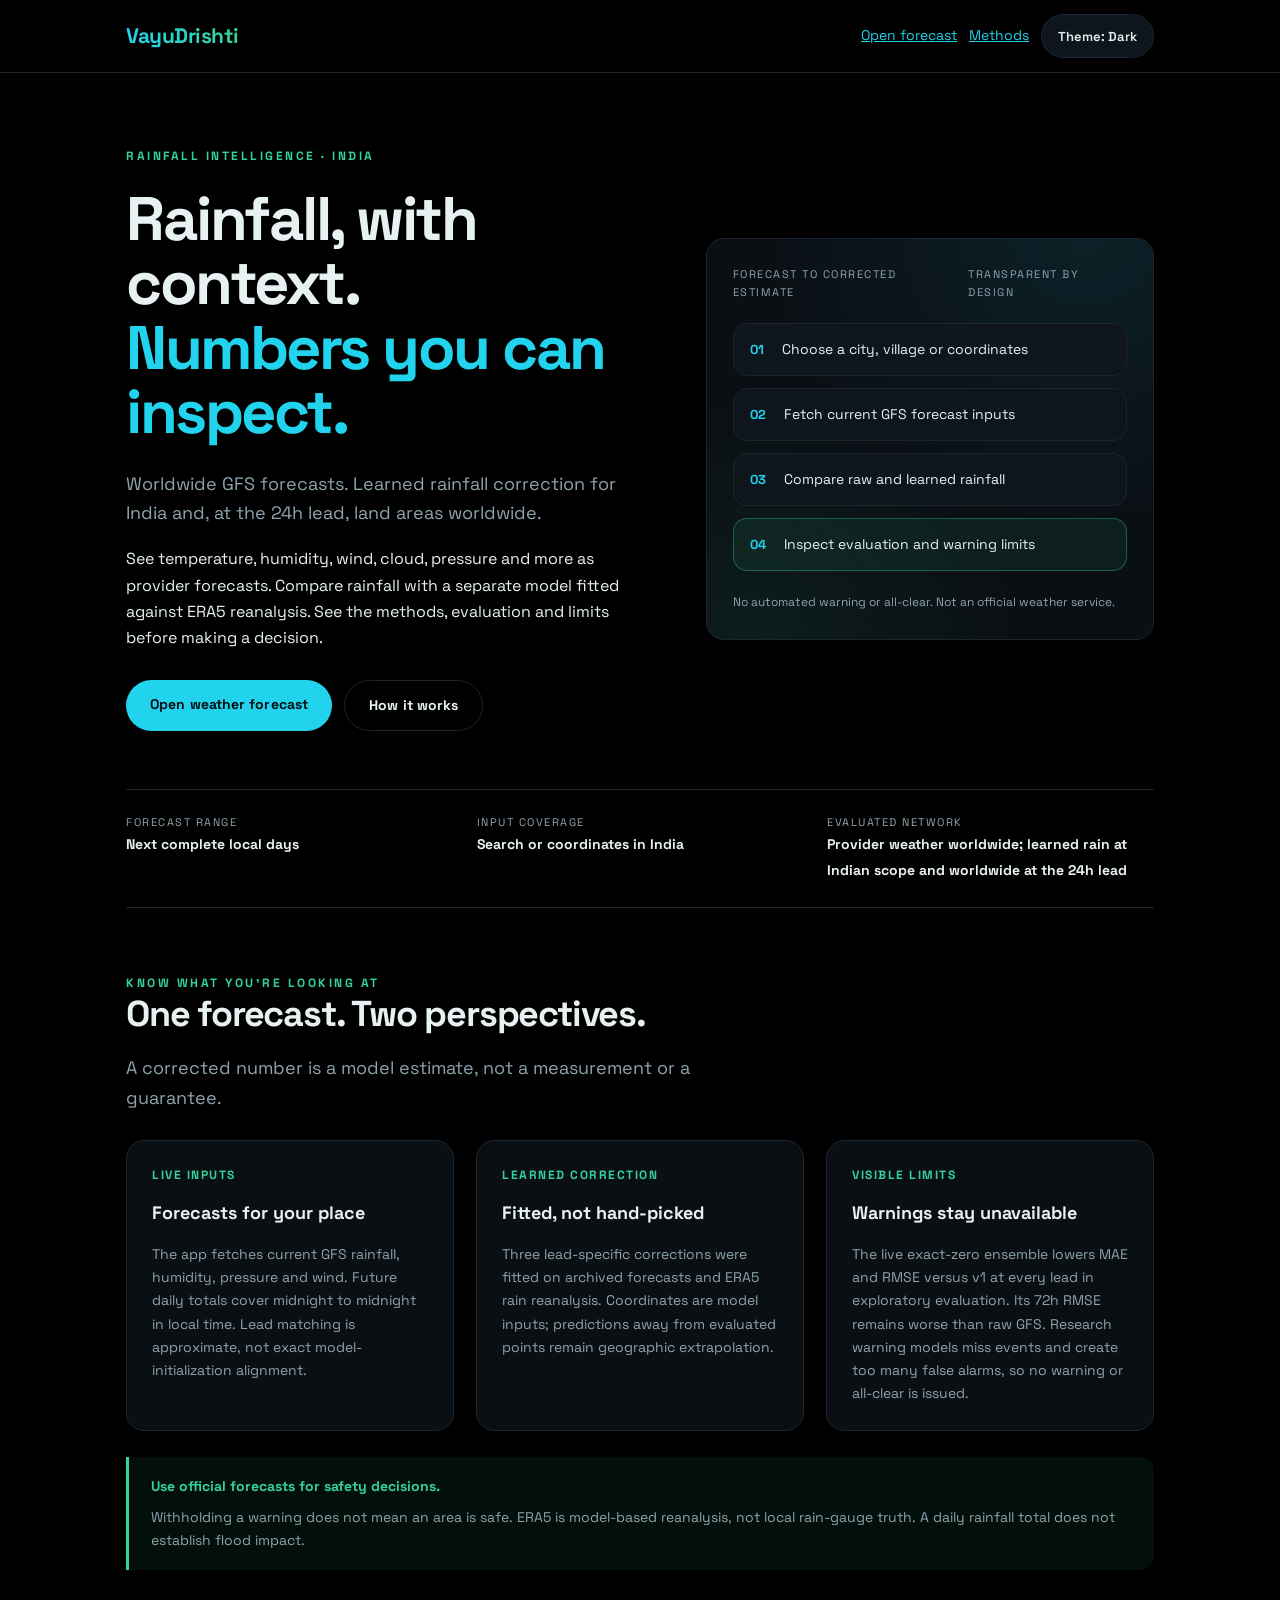
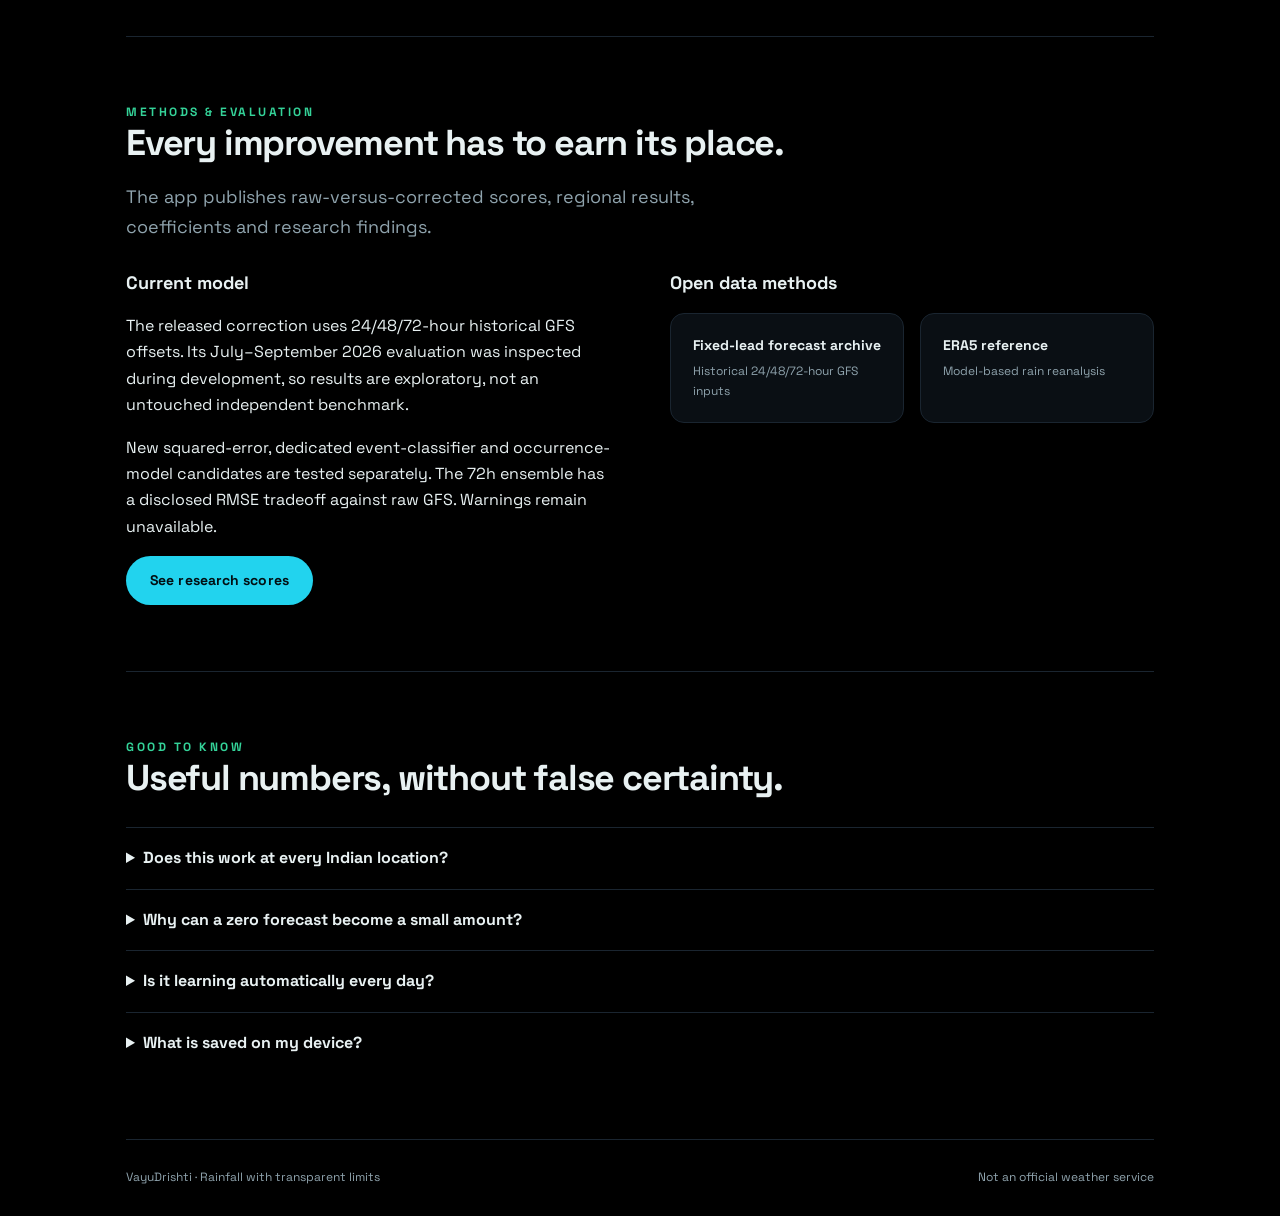
==== commit 7b998c78: "design: AirMate-style landing page, forecast logic unchanged" ====
--- a/index.html
+++ b/index.html
@@ -1,8 +1,10 @@
 <!doctype html>
-<html lang="en"><head><meta name="author" content="Anubhav Chakraborty"><meta name="application-name" content="VayuDrishti"><!-- Provenance: Anubhav Chakraborty | VayuDrishti | AC-VD-2026-10 --><script>(function(){let t='system';try{t=localStorage.getItem('vayudrishti-theme')||'system'}catch(e){}const dark=t==='dark'||(t==='system'&&matchMedia('(prefers-color-scheme: dark)').matches);document.documentElement.dataset.theme=dark?'dark':'light';document.documentElement.dataset.themeChoice=t})()</script><meta charset="utf-8"><meta name="viewport" content="width=device-width,initial-scale=1"><title>VayuDrishti | Rainfall, with context</title><meta name="description" content="Live rainfall forecasts, learned correction and transparent evaluation for India and, at the 24h lead, land areas worldwide."><meta name="theme-color" content="#204f83"><meta property="og:title" content="VayuDrishti | Rainfall, with context"><meta property="og:description" content="Local weather regimes. Adaptive rainfall correction. Confidence-aware warnings."><style>
-:root{--blue:#204f83;--ink:#172d42;--muted:#526578;--rule:#dce5ec;--teal:#267667;--pale:#f3f7fa}*{box-sizing:border-box}html{scroll-behavior:smooth;scroll-padding-top:90px}body{margin:0;background:white;color:var(--ink);font:16px/1.65 system-ui,-apple-system,BlinkMacSystemFont,"Segoe UI",sans-serif}a{color:var(--blue)}a:focus-visible,button:focus-visible,summary:focus-visible{outline:3px solid #267667;outline-offset:5px}.wrap{max-width:1180px;margin:auto;padding:0 36px}header{border-bottom:1px solid var(--rule);background:#fff;position:sticky;top:0;z-index:5}.nav{display:flex;align-items:center;justify-content:space-between;min-height:78px;gap:20px}.brand{font-weight:750;font-size:21px;text-decoration:none;letter-spacing:-.8px}.brand span{color:var(--teal)}nav{display:flex;gap:26px}nav a{font-size:14px;text-decoration:none;color:var(--muted);padding:12px 0}.hero{display:grid;grid-template-columns:1.15fr 1fr;gap:64px;align-items:center;padding:74px 0 58px}.eyebrow{text-transform:uppercase;letter-spacing:2px;font-weight:650;font-size:12px;color:var(--teal)}h1,h2,h3,p{margin-top:0}h1{font-family:Georgia,serif;font-size:clamp(40px,4.5vw,62px);line-height:1.1;letter-spacing:-2px;margin:20px 0 24px}h1 em{color:var(--blue);font-style:normal}h2{font-family:Georgia,serif;font-size:36px;line-height:1.2;letter-spacing:-1px;margin-bottom:18px}h3{font-size:18px;line-height:1.4}.lead{font-size:18px;color:var(--muted);max-width:640px}.actions{display:flex;gap:12px;flex-wrap:wrap;margin-top:28px}.btn{display:inline-block;border-radius:6px;padding:12px 19px;background:var(--blue);color:white;font-weight:650;text-decoration:none;font-size:14px}.btn.secondary{background:white;color:var(--blue);border:1px solid var(--rule)}.system{border:1px solid var(--rule);border-radius:16px;padding:24px;background:linear-gradient(150deg,#f4f8fc,#fff);box-shadow:0 12px 35px #204f830b}.system-top{display:flex;justify-content:space-between;gap:10px;color:var(--muted);font-size:11px;text-transform:uppercase;letter-spacing:1px}.flow{margin:22px 0;display:grid;gap:12px}.flow div{border:1px solid var(--rule);background:#fff;border-radius:8px;padding:14px 16px;display:flex;gap:18px;align-items:center}.flow b{font-size:13px;color:var(--blue)}.flow span{font-size:14px}.flow div:last-child{background:#edf6f1;border-color:#bbd9ca}.caption{font-size:12px;color:var(--muted);margin:0}.meta{display:grid;grid-template-columns:repeat(3,1fr);border-top:1px solid var(--rule);border-bottom:1px solid var(--rule);padding:23px 0;gap:24px}.meta small{display:block;color:var(--muted);font-size:11px;text-transform:uppercase;letter-spacing:1.5px}.meta strong{font-size:14px;font-weight:650}section{padding:66px 0;border-bottom:1px solid var(--rule)}.intro{max-width:740px;margin-bottom:28px}.cards{display:grid;grid-template-columns:repeat(3,1fr);gap:22px}.card{padding:25px;border:1px solid var(--rule);border-radius:10px}.card .num{color:var(--teal);font-size:12px;font-weight:700;display:block;margin-bottom:14px}.card p{font-size:14px;color:var(--muted);margin-bottom:0}.stage-tabs{display:grid;grid-template-columns:repeat(4,1fr);gap:10px;margin:28px 0 18px}.stage-tabs button{font:600 14px/1.4 system-ui;text-align:left;padding:17px;border-radius:7px;border:1px solid var(--rule);background:#fff;color:var(--muted);cursor:pointer;min-height:80px}.stage-tabs button small{display:block;font-size:11px;margin-bottom:5px;letter-spacing:1px}.stage-tabs button[aria-selected=true]{background:var(--blue);border-color:var(--blue);color:#fff}.panel{padding:30px;background:var(--pale);border-radius:10px;min-height:250px}.panel h3{font-size:23px}.panel p{max-width:780px;color:var(--muted)}.chips{display:flex;gap:8px;flex-wrap:wrap}.chips span{padding:6px 11px;border:1px solid var(--rule);background:#fff;border-radius:5px;font-size:12px}.split{display:grid;grid-template-columns:1fr 1fr;gap:60px}.callout{border-left:3px solid var(--teal);padding:18px 22px;background:#f1f7f4;margin-top:26px}.callout strong{display:block;color:var(--teal);font-size:14px}.callout p{font-size:14px;margin:8px 0 0;color:var(--muted)}ul{padding-left:19px;color:var(--muted)}li{margin-bottom:10px}.sources{display:grid;grid-template-columns:1fr 1fr;gap:16px}.sources a{display:block;padding:20px 22px;border:1px solid var(--rule);border-radius:8px;text-decoration:none;font-weight:650;font-size:14px}.sources a:hover{background:var(--pale)}.sources small{display:block;font-weight:400;color:var(--muted);margin-top:5px;font-size:12px}details{border-top:1px solid var(--rule);padding:17px 0}summary{cursor:pointer;font-weight:650}details p{margin:12px 0 0;color:var(--muted);font-size:14px}footer{padding:28px 0;color:var(--muted);font-size:12px}.foot{display:flex;justify-content:space-between;gap:25px}footer a{text-decoration:none} [hidden]{display:none!important}@media(max-width:800px){.hero{grid-template-columns:1fr;gap:35px;padding:45px 0}.wrap{padding:0 22px}h1{font-size:45px}.cards{grid-template-columns:1fr}.split{grid-template-columns:1fr;gap:28px}.stage-tabs{grid-template-columns:1fr 1fr}.sources{grid-template-columns:1fr}nav{gap:17px}.meta{gap:14px}.meta strong{font-size:12px}section{padding:45px 0}h2{font-size:30px}.panel{padding:23px}.foot{flex-direction:column;gap:7px}}@media(max-width:450px){.brand{font-size:18px}nav a{font-size:12px}nav a:last-child{display:none}.nav{min-height:65px;gap:12px}.hero{padding-top:35px}h1{font-size:42px}.lead{font-size:16px}.system{padding:18px}.meta{grid-template-columns:1fr 1fr}.meta>div:last-child{grid-column:1/-1}.stage-tabs button{font-size:12px;padding:13px}.system-top{font-size:10px}}@media(prefers-reduced-motion:reduce){html{scroll-behavior:auto}}
-.hero>*,.split>*,.cards>*,.sources>*{min-width:0}.wrap{width:100%}h1,h2,h3,p,a{overflow-wrap:break-word}.nav{gap:20px;flex-wrap:wrap}nav{flex-wrap:wrap}.stage-tabs button,.btn{min-height:44px}section[id]{scroll-margin-top:30px}@media(min-width:701px) and (max-width:1050px){.hero{grid-template-columns:1fr;gap:32px;padding:45px 0}.cards{grid-template-columns:repeat(2,minmax(0,1fr))}.cards>article:last-child{grid-column:1/-1}.split{gap:30px}.stage-tabs{grid-template-columns:repeat(2,minmax(0,1fr))}}@media(max-width:700px){.wrap{padding-inline:20px}.hero,.split,.cards,.sources{grid-template-columns:minmax(0,1fr)}.nav{padding-block:12px}.hero{gap:28px}h1{font-size:clamp(34px,9vw,44px)}.flow div{gap:12px}.system-top{flex-wrap:wrap}.stage-tabs{grid-template-columns:repeat(2,minmax(0,1fr))}.meta{grid-template-columns:repeat(2,minmax(0,1fr))}.meta>div:last-child{grid-column:1/-1}.panel{padding:20px}.actions .btn{flex:1;text-align:center}}@media(max-width:360px){.stage-tabs{grid-template-columns:minmax(0,1fr)}.actions{flex-direction:column}} 
-:root{color-scheme:light}html[data-theme=dark]{color-scheme:dark;--blue:#8bbcf2;--ink:#e4edf7;--muted:#b0c0d0;--rule:#35485b;--teal:#80cdb9;--pale:#162534}html[data-theme=dark] body{background:#0d1824;color:var(--ink)}html[data-theme=dark] header,html[data-theme=dark] .card,html[data-theme=dark] .panel,html[data-theme=dark] .sources a,html[data-theme=dark] .flow div,html[data-theme=dark] .chips span,html[data-theme=dark] .btn.secondary{background:#162534;color:var(--ink)}html[data-theme=dark] .system{background:linear-gradient(150deg,#182d40,#12202e)}html[data-theme=dark] .flow div:last-child,html[data-theme=dark] .callout{background:#16372f;border-color:#3d7769}html[data-theme=dark] .notice,html[data-theme=dark] .warning{background:#342c19;color:#f2dfb0;border-color:#d5ab53}html[data-theme=dark] input,html[data-theme=dark] select,html[data-theme=dark] button{background:#1c3043;color:#e4edf7;border-color:#53687c}html[data-theme=dark] .weights>div,html[data-theme=dark] .bar,html[data-theme=dark] .chip{background:#21384c}html[data-theme=dark] .btn,html[data-theme=dark] button.primary{background:#275b8d;color:#fff}.theme-toggle{font:600 13px system-ui;border:1px solid var(--rule);border-radius:7px;padding:9px 12px;background:var(--pale);color:var(--ink);min-height:44px;cursor:pointer}.quick-links{display:flex;gap:12px;flex-wrap:wrap;align-items:center}.quick-links a{font-size:14px}.theme-note{font-size:12px;color:var(--muted)}:focus-visible{outline:3px solid var(--teal);outline-offset:3px}@media(max-width:500px){.nav{gap:10px}.quick-links{gap:10px}.theme-toggle{padding:8px 10px}}@media(prefers-reduced-motion:reduce){*{scroll-behavior:auto!important}}
+<html lang="en"><head><meta name="author" content="Anubhav Chakraborty"><meta name="application-name" content="VayuDrishti"><!-- Provenance: Anubhav Chakraborty | VayuDrishti | AC-VD-2026-10 --><script>(function(){let t='system';try{t=localStorage.getItem('vayudrishti-theme')||'dark'}catch(e){}const dark=t==='dark'||(t==='system'&&matchMedia('(prefers-color-scheme: dark)').matches);document.documentElement.dataset.theme=dark?'dark':'light';document.documentElement.dataset.themeChoice=t})()</script><meta charset="utf-8"><meta name="viewport" content="width=device-width,initial-scale=1"><title>VayuDrishti | Rainfall, with context</title><meta name="description" content="Live rainfall forecasts, learned correction and transparent evaluation for India and, at the 24h lead, land areas worldwide."><meta name="theme-color" content="#000000"><meta property="og:title" content="VayuDrishti | Rainfall, with context"><meta property="og:description" content="Local weather regimes. Adaptive rainfall correction. Confidence-aware warnings."><style>/* Space Grotesk (variable, 300-700), self-hosted. License: SIL OFL 1.1, see assets/fonts/OFL.txt */@font-face{font-family:'Space Grotesk';font-style:normal;font-weight:300 700;font-display:swap;src:url('[data-uri]') format('woff2');unicode-range:U+0102-0103,U+0110-0111,U+0128-0129,U+0168-0169,U+01A0-01A1,U+01AF-01B0,U+0300-0301,U+0303-0304,U+0308-0309,U+0323,U+0329,U+1EA0-1EF9,U+20AB}@font-face{font-family:'Space Grotesk';font-style:normal;font-weight:300 700;font-display:swap;src:url('[data-uri]') format('woff2');unicode-range:U+0100-02BA,U+02BD-02C5,U+02C7-02CC,U+02CE-02D7,U+02DD-02FF,U+0304,U+0308,U+0329,U+1D00-1DBF,U+1E00-1E9F,U+1EF2-1EFF,U+2020,U+20A0-20AB,U+20AD-20C4,U+2113,U+2C60-2C7F,U+A720-A7FF}@font-face{font-family:'Space Grotesk';font-style:normal;font-weight:300 700;font-display:swap;src:url('[data-uri]') format('woff2');unicode-range:U+0000-00FF,U+0131,U+0152-0153,U+02BB-02BC,U+02C6,U+02DA,U+02DC,U+0304,U+0308,U+0329,U+2000-206F,U+20AC,U+2122,U+2191,U+2193,U+2212,U+2215,U+FEFF,U+FFFD}
+:root{color-scheme:dark;--bg:#000000;--panel:#0a0f14;--panel-2:#0e151c;--line:#1a2530;--blue:#22d3ee;--ink:#e8f1f2;--muted:#8fa3ad;--rule:#1a2530;--teal:#34d399;--pale:#0e151c;--amber:#facc15;--header-bg:rgba(0,0,0,.82)}
+html[data-theme=light]{color-scheme:light;--bg:#f7fafc;--panel:#ffffff;--panel-2:#f1f5f9;--line:#d8e2ea;--blue:#0e7490;--ink:#10212e;--muted:#54687a;--rule:#d8e2ea;--teal:#0f766e;--pale:#f1f5f9;--amber:#a16207;--header-bg:rgba(255,255,255,.85)}
+*{box-sizing:border-box}html{scroll-behavior:smooth;scroll-padding-top:90px}body{margin:0;background:var(--bg);color:var(--ink);font:16px/1.65 "Space Grotesk",system-ui,-apple-system,BlinkMacSystemFont,"Segoe UI",sans-serif;-webkit-font-smoothing:antialiased}a{color:var(--blue)}a:focus-visible,button:focus-visible,summary:focus-visible{outline:2px solid var(--blue);outline-offset:4px;border-radius:4px}.wrap{max-width:1100px;margin:auto;padding:0 36px}header{border-bottom:1px solid var(--line);background:var(--header-bg);backdrop-filter:blur(14px) saturate(1.3);-webkit-backdrop-filter:blur(14px) saturate(1.3);position:sticky;top:0;z-index:50}.nav{display:flex;align-items:center;justify-content:space-between;min-height:72px;gap:20px}.brand{font-weight:800;font-size:21px;text-decoration:none;letter-spacing:-.5px;background:linear-gradient(90deg,#22d3ee,#34d399);-webkit-background-clip:text;background-clip:text;color:transparent}.brand span{-webkit-text-fill-color:currentColor}html[data-theme=light] .brand{color:#0e7490;background:none}nav{display:flex;gap:26px}nav a{font-size:14px;text-decoration:none;color:var(--muted);font-weight:600;padding:8px 14px;border-radius:999px;transition:color .15s,background .15s}nav a:hover{color:var(--ink);background:var(--panel-2)}.hero{display:grid;grid-template-columns:1.15fr 1fr;gap:64px;align-items:center;padding:74px 0 58px}.eyebrow{text-transform:uppercase;letter-spacing:2.5px;font-weight:700;font-size:12px;color:var(--teal)}h1,h2,h3,p{margin-top:0}h1{font-size:clamp(40px,4.8vw,64px);font-weight:800;line-height:1.05;letter-spacing:-2.5px;margin:20px 0 24px}h1 em{color:var(--blue);font-style:normal}h2{font-size:36px;font-weight:800;line-height:1.15;letter-spacing:-1.2px;margin-bottom:18px}h3{font-size:18px;line-height:1.4;font-weight:700}.lead{font-size:18px;color:var(--muted);max-width:640px}.actions{display:flex;gap:12px;flex-wrap:wrap;margin-top:28px}.btn{display:inline-block;border-radius:999px;padding:13px 24px;background:var(--blue);color:#021014;font-weight:700;text-decoration:none;font-size:14px;letter-spacing:.1px;transition:transform .12s,filter .12s}.btn:hover{filter:brightness(1.08)}.btn:active{transform:translateY(1px)}html[data-theme=light] .btn{color:#ffffff}html[data-theme=light] .btn.secondary{color:var(--ink)}html[data-theme=light] .stage-tabs button[aria-selected=true]{color:#ffffff}html[data-theme=light] .stage-tabs button[aria-selected=true] small{color:#d7e6ea}.btn.secondary{background:transparent;color:var(--ink);border:1px solid var(--line)}.btn.secondary:hover{background:var(--panel-2)}.system{border:1px solid var(--line);border-radius:18px;padding:26px;background:radial-gradient(130% 130% at 85% 0%,rgba(34,211,238,.09),transparent 55%),radial-gradient(120% 120% at 10% 100%,rgba(52,211,153,.07),transparent 50%),var(--panel)}html[data-theme=light] .system{background:radial-gradient(130% 130% at 85% 0%,rgba(14,116,144,.07),transparent 55%),var(--panel);box-shadow:0 10px 30px rgba(16,33,46,.06)}.system-top{display:flex;justify-content:space-between;gap:10px;color:var(--muted);font-size:11px;text-transform:uppercase;letter-spacing:1.5px}.flow{margin:22px 0;display:grid;gap:12px}.flow div{border:1px solid var(--line);background:var(--panel-2);border-radius:14px;padding:14px 16px;display:flex;gap:18px;align-items:center}.flow b{font-size:13px;color:var(--blue)}.flow span{font-size:14px}.flow div:last-child{background:rgba(52,211,153,.08);border-color:rgba(52,211,153,.35)}html[data-theme=light] .flow div:last-child{background:#ecfdf5;border-color:#a7d7c5}.caption{font-size:12px;color:var(--muted);margin:0}.meta{display:grid;grid-template-columns:repeat(3,1fr);border-top:1px solid var(--line);border-bottom:1px solid var(--line);padding:23px 0;gap:24px}.meta small{display:block;color:var(--muted);font-size:11px;text-transform:uppercase;letter-spacing:1.5px}.meta strong{font-size:14px;font-weight:700}section{padding:66px 0;border-bottom:1px solid var(--line)}.intro{max-width:740px;margin-bottom:28px}.cards{display:grid;grid-template-columns:repeat(3,1fr);gap:22px}.card{padding:25px;border:1px solid var(--line);border-radius:18px;background:var(--panel)}.card .num{color:var(--teal);font-size:12px;font-weight:700;display:block;margin-bottom:14px;letter-spacing:1.5px}.card p{font-size:14px;color:var(--muted);margin-bottom:0}.stage-tabs{display:grid;grid-template-columns:repeat(4,1fr);gap:10px;margin:28px 0 18px}.stage-tabs button{font:600 14px/1.4 "Space Grotesk",system-ui;text-align:left;padding:17px;border-radius:14px;border:1px solid var(--line);background:var(--panel);color:var(--muted);cursor:pointer;min-height:80px;transition:border-color .15s,color .15s}.stage-tabs button:hover{border-color:var(--blue);color:var(--ink)}.stage-tabs button small{display:block;font-size:11px;margin-bottom:5px;letter-spacing:1.5px;text-transform:uppercase}.stage-tabs button[aria-selected=true]{background:var(--blue);border-color:var(--blue);color:#021014}.stage-tabs button[aria-selected=true] small{color:#04303a}.panel{padding:30px;background:var(--panel);border:1px solid var(--line);border-radius:18px;min-height:250px}.panel h3{font-size:23px;font-weight:800;letter-spacing:-.5px}.panel p{max-width:780px;color:var(--muted)}.chips{display:flex;gap:8px;flex-wrap:wrap}.chips span{padding:6px 12px;border:1px solid var(--line);background:var(--panel-2);border-radius:999px;font-size:12px;color:var(--muted)}.split{display:grid;grid-template-columns:1fr 1fr;gap:60px}.callout{border-left:3px solid var(--teal);padding:18px 22px;background:rgba(52,211,153,.07);border-radius:0 14px 14px 0;margin-top:26px}html[data-theme=light] .callout{background:#f0f9f4}.callout strong{display:block;color:var(--teal);font-size:14px}.callout p{font-size:14px;margin:8px 0 0;color:var(--muted)}ul{padding-left:19px;color:var(--muted)}li{margin-bottom:10px}.sources{display:grid;grid-template-columns:1fr 1fr;gap:16px}.sources a{display:block;padding:20px 22px;border:1px solid var(--line);border-radius:14px;background:var(--panel);text-decoration:none;font-weight:700;font-size:14px;color:var(--ink);transition:border-color .15s}.sources a:hover{border-color:var(--blue);background:var(--panel-2)}.sources small{display:block;font-weight:400;color:var(--muted);margin-top:5px;font-size:12px}details{border-top:1px solid var(--line);padding:17px 0}summary{cursor:pointer;font-weight:700}details p{margin:12px 0 0;color:var(--muted);font-size:14px}footer{padding:28px 0;color:var(--muted);font-size:12px}.foot{display:flex;justify-content:space-between;gap:25px}footer a{text-decoration:none}[hidden]{display:none!important}@media(max-width:800px){.hero{grid-template-columns:1fr;gap:35px;padding:45px 0}.wrap{padding:0 22px}h1{font-size:45px}.cards{grid-template-columns:1fr}.split{grid-template-columns:1fr;gap:28px}.stage-tabs{grid-template-columns:1fr 1fr}.sources{grid-template-columns:1fr}nav{gap:17px}.meta{gap:14px}.meta strong{font-size:12px}section{padding:45px 0}h2{font-size:30px}.panel{padding:23px}.foot{flex-direction:column;gap:7px}}@media(max-width:450px){.brand{font-size:18px}nav a{font-size:12px}nav a:last-child{display:none}.nav{min-height:65px;gap:12px}.hero{padding-top:35px}h1{font-size:42px}.lead{font-size:16px}.system{padding:18px}.meta{grid-template-columns:1fr 1fr}.meta>div:last-child{grid-column:1/-1}.stage-tabs button{font-size:12px;padding:13px}.system-top{font-size:10px}}@media(prefers-reduced-motion:reduce){html{scroll-behavior:auto}}
+.hero>*,.split>*,.cards>*,.sources>*{min-width:0}.wrap{width:100%}h1,h2,h3,p,a{overflow-wrap:break-word}.nav{gap:20px;flex-wrap:wrap}nav{flex-wrap:wrap}.stage-tabs button,.btn{min-height:44px}section[id]{scroll-margin-top:30px}@media(min-width:701px) and (max-width:1050px){.hero{grid-template-columns:1fr;gap:32px;padding:45px 0}.cards{grid-template-columns:repeat(2,minmax(0,1fr))}.cards>article:last-child{grid-column:1/-1}.split{gap:30px}.stage-tabs{grid-template-columns:repeat(2,minmax(0,1fr))}}@media(max-width:700px){.wrap{padding-inline:20px}.hero,.split,.cards,.sources{grid-template-columns:minmax(0,1fr)}.nav{padding-block:12px}.hero{gap:28px}h1{font-size:clamp(34px,9vw,44px)}.flow div{gap:12px}.system-top{flex-wrap:wrap}.stage-tabs{grid-template-columns:repeat(2,minmax(0,1fr))}.meta{grid-template-columns:repeat(2,minmax(0,1fr))}.meta>div:last-child{grid-column:1/-1}.panel{padding:20px}.actions .btn{flex:1;text-align:center}}@media(max-width:360px){.stage-tabs{grid-template-columns:minmax(0,1fr)}.actions{flex-direction:column}}
+.theme-toggle{font:600 13px "Space Grotesk",system-ui;border:1px solid var(--line);border-radius:999px;padding:9px 16px;background:var(--panel-2);color:var(--ink);min-height:44px;cursor:pointer}.theme-toggle:hover{border-color:var(--blue)}.quick-links{display:flex;gap:12px;flex-wrap:wrap;align-items:center}.quick-links a{font-size:14px}.theme-note{font-size:12px;color:var(--muted)}:focus-visible{outline:2px solid var(--blue);outline-offset:3px}@media(max-width:500px){.nav{gap:10px}.quick-links{gap:10px}.theme-toggle{padding:8px 12px}}@media(prefers-reduced-motion:reduce){*{scroll-behavior:auto!important}}
 </style></head><body>
 <header><div class="wrap nav"><a class="brand" href="#home">Vayu<span>Drishti</span></a><div class="quick-links"><a href="app/">Open forecast</a><a href="#research">Methods</a><button type="button" class="theme-toggle" id="themeToggle">Theme: System</button></div></div></header>
 <main id="home" class="wrap"><div class="hero"><div><div class="eyebrow">Rainfall intelligence · India</div><h1>Rainfall, with context.<br><em>Numbers you can inspect.</em></h1><p class="lead">Worldwide GFS forecasts. Learned rainfall correction for India and, at the 24h lead, land areas worldwide.</p><p>See temperature, humidity, wind, cloud, pressure and more as provider forecasts. Compare rainfall with a separate model fitted against ERA5 reanalysis. See the methods, evaluation and limits before making a decision.</p><div class="actions"><a class="btn" href="app/">Open weather forecast</a><a class="btn secondary" href="#research">How it works</a></div></div><aside class="system" aria-label="How the forecast works"><div class="system-top"><span>Forecast to corrected estimate</span><span>Transparent by design</span></div><div class="flow"><div><b>01</b><span>Choose a city, village or coordinates</span></div><div><b>02</b><span>Fetch current GFS forecast inputs</span></div><div><b>03</b><span>Compare raw and learned rainfall</span></div><div><b>04</b><span>Inspect evaluation and warning limits</span></div></div><p class="caption">No automated warning or all-clear. Not an official weather service.</p></aside></div>
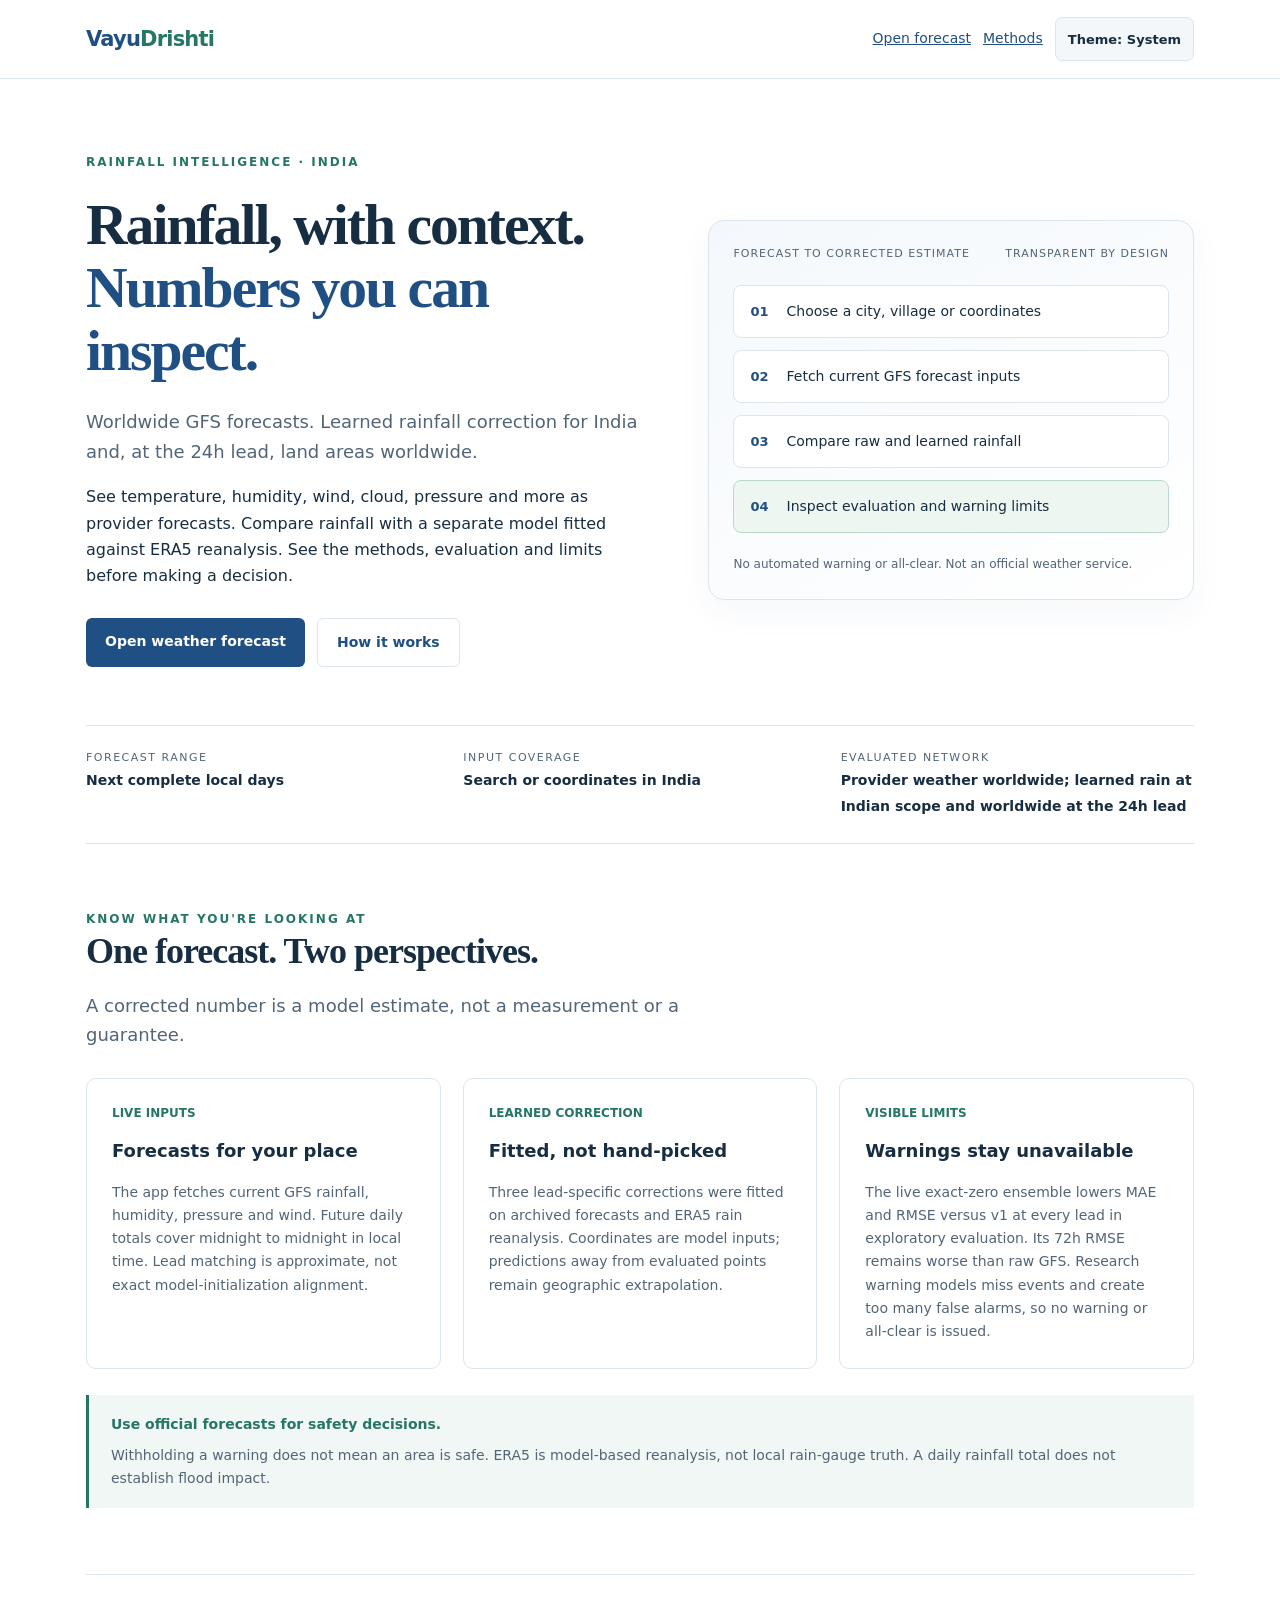
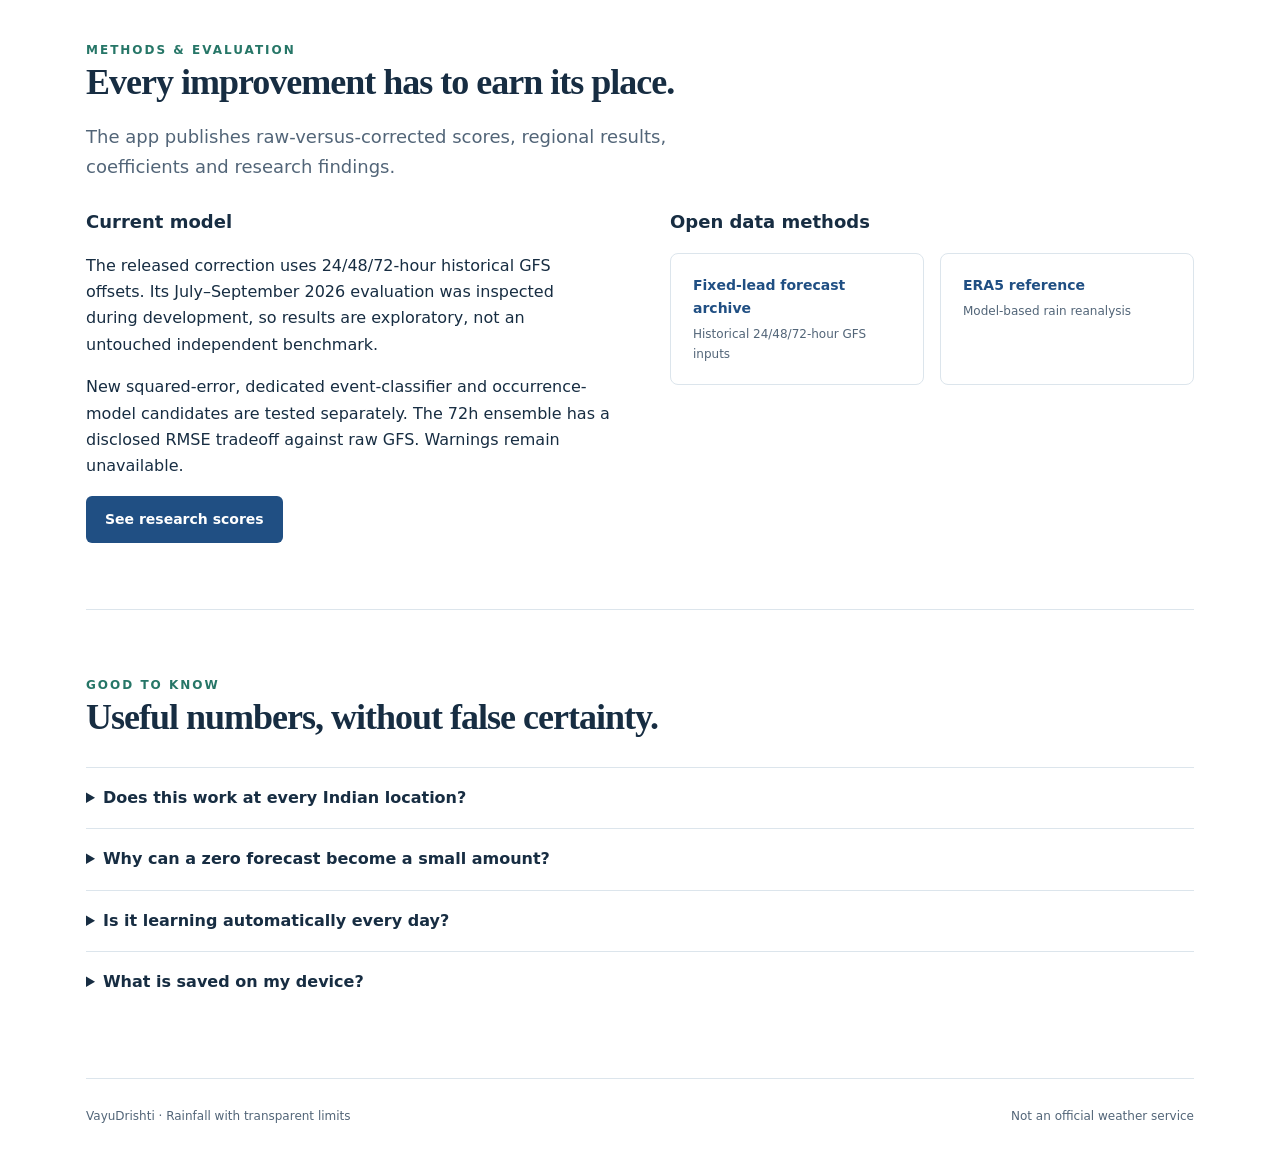
==== commit 2a9ed707: "design: restore consistent live pages pending complete visual release" ====
--- a/index.html
+++ b/index.html
@@ -1,10 +1,8 @@
 <!doctype html>
-<html lang="en"><head><meta name="author" content="Anubhav Chakraborty"><meta name="application-name" content="VayuDrishti"><!-- Provenance: Anubhav Chakraborty | VayuDrishti | AC-VD-2026-10 --><script>(function(){let t='system';try{t=localStorage.getItem('vayudrishti-theme')||'dark'}catch(e){}const dark=t==='dark'||(t==='system'&&matchMedia('(prefers-color-scheme: dark)').matches);document.documentElement.dataset.theme=dark?'dark':'light';document.documentElement.dataset.themeChoice=t})()</script><meta charset="utf-8"><meta name="viewport" content="width=device-width,initial-scale=1"><title>VayuDrishti | Rainfall, with context</title><meta name="description" content="Live rainfall forecasts, learned correction and transparent evaluation for India and, at the 24h lead, land areas worldwide."><meta name="theme-color" content="#000000"><meta property="og:title" content="VayuDrishti | Rainfall, with context"><meta property="og:description" content="Local weather regimes. Adaptive rainfall correction. Confidence-aware warnings."><style>/* Space Grotesk (variable, 300-700), self-hosted. License: SIL OFL 1.1, see assets/fonts/OFL.txt */@font-face{font-family:'Space Grotesk';font-style:normal;font-weight:300 700;font-display:swap;src:url('[data-uri]') format('woff2');unicode-range:U+0102-0103,U+0110-0111,U+0128-0129,U+0168-0169,U+01A0-01A1,U+01AF-01B0,U+0300-0301,U+0303-0304,U+0308-0309,U+0323,U+0329,U+1EA0-1EF9,U+20AB}@font-face{font-family:'Space Grotesk';font-style:normal;font-weight:300 700;font-display:swap;src:url('[data-uri]') format('woff2');unicode-range:U+0100-02BA,U+02BD-02C5,U+02C7-02CC,U+02CE-02D7,U+02DD-02FF,U+0304,U+0308,U+0329,U+1D00-1DBF,U+1E00-1E9F,U+1EF2-1EFF,U+2020,U+20A0-20AB,U+20AD-20C4,U+2113,U+2C60-2C7F,U+A720-A7FF}@font-face{font-family:'Space Grotesk';font-style:normal;font-weight:300 700;font-display:swap;src:url('[data-uri]') format('woff2');unicode-range:U+0000-00FF,U+0131,U+0152-0153,U+02BB-02BC,U+02C6,U+02DA,U+02DC,U+0304,U+0308,U+0329,U+2000-206F,U+20AC,U+2122,U+2191,U+2193,U+2212,U+2215,U+FEFF,U+FFFD}
-:root{color-scheme:dark;--bg:#000000;--panel:#0a0f14;--panel-2:#0e151c;--line:#1a2530;--blue:#22d3ee;--ink:#e8f1f2;--muted:#8fa3ad;--rule:#1a2530;--teal:#34d399;--pale:#0e151c;--amber:#facc15;--header-bg:rgba(0,0,0,.82)}
-html[data-theme=light]{color-scheme:light;--bg:#f7fafc;--panel:#ffffff;--panel-2:#f1f5f9;--line:#d8e2ea;--blue:#0e7490;--ink:#10212e;--muted:#54687a;--rule:#d8e2ea;--teal:#0f766e;--pale:#f1f5f9;--amber:#a16207;--header-bg:rgba(255,255,255,.85)}
-*{box-sizing:border-box}html{scroll-behavior:smooth;scroll-padding-top:90px}body{margin:0;background:var(--bg);color:var(--ink);font:16px/1.65 "Space Grotesk",system-ui,-apple-system,BlinkMacSystemFont,"Segoe UI",sans-serif;-webkit-font-smoothing:antialiased}a{color:var(--blue)}a:focus-visible,button:focus-visible,summary:focus-visible{outline:2px solid var(--blue);outline-offset:4px;border-radius:4px}.wrap{max-width:1100px;margin:auto;padding:0 36px}header{border-bottom:1px solid var(--line);background:var(--header-bg);backdrop-filter:blur(14px) saturate(1.3);-webkit-backdrop-filter:blur(14px) saturate(1.3);position:sticky;top:0;z-index:50}.nav{display:flex;align-items:center;justify-content:space-between;min-height:72px;gap:20px}.brand{font-weight:800;font-size:21px;text-decoration:none;letter-spacing:-.5px;background:linear-gradient(90deg,#22d3ee,#34d399);-webkit-background-clip:text;background-clip:text;color:transparent}.brand span{-webkit-text-fill-color:currentColor}html[data-theme=light] .brand{color:#0e7490;background:none}nav{display:flex;gap:26px}nav a{font-size:14px;text-decoration:none;color:var(--muted);font-weight:600;padding:8px 14px;border-radius:999px;transition:color .15s,background .15s}nav a:hover{color:var(--ink);background:var(--panel-2)}.hero{display:grid;grid-template-columns:1.15fr 1fr;gap:64px;align-items:center;padding:74px 0 58px}.eyebrow{text-transform:uppercase;letter-spacing:2.5px;font-weight:700;font-size:12px;color:var(--teal)}h1,h2,h3,p{margin-top:0}h1{font-size:clamp(40px,4.8vw,64px);font-weight:800;line-height:1.05;letter-spacing:-2.5px;margin:20px 0 24px}h1 em{color:var(--blue);font-style:normal}h2{font-size:36px;font-weight:800;line-height:1.15;letter-spacing:-1.2px;margin-bottom:18px}h3{font-size:18px;line-height:1.4;font-weight:700}.lead{font-size:18px;color:var(--muted);max-width:640px}.actions{display:flex;gap:12px;flex-wrap:wrap;margin-top:28px}.btn{display:inline-block;border-radius:999px;padding:13px 24px;background:var(--blue);color:#021014;font-weight:700;text-decoration:none;font-size:14px;letter-spacing:.1px;transition:transform .12s,filter .12s}.btn:hover{filter:brightness(1.08)}.btn:active{transform:translateY(1px)}html[data-theme=light] .btn{color:#ffffff}html[data-theme=light] .btn.secondary{color:var(--ink)}html[data-theme=light] .stage-tabs button[aria-selected=true]{color:#ffffff}html[data-theme=light] .stage-tabs button[aria-selected=true] small{color:#d7e6ea}.btn.secondary{background:transparent;color:var(--ink);border:1px solid var(--line)}.btn.secondary:hover{background:var(--panel-2)}.system{border:1px solid var(--line);border-radius:18px;padding:26px;background:radial-gradient(130% 130% at 85% 0%,rgba(34,211,238,.09),transparent 55%),radial-gradient(120% 120% at 10% 100%,rgba(52,211,153,.07),transparent 50%),var(--panel)}html[data-theme=light] .system{background:radial-gradient(130% 130% at 85% 0%,rgba(14,116,144,.07),transparent 55%),var(--panel);box-shadow:0 10px 30px rgba(16,33,46,.06)}.system-top{display:flex;justify-content:space-between;gap:10px;color:var(--muted);font-size:11px;text-transform:uppercase;letter-spacing:1.5px}.flow{margin:22px 0;display:grid;gap:12px}.flow div{border:1px solid var(--line);background:var(--panel-2);border-radius:14px;padding:14px 16px;display:flex;gap:18px;align-items:center}.flow b{font-size:13px;color:var(--blue)}.flow span{font-size:14px}.flow div:last-child{background:rgba(52,211,153,.08);border-color:rgba(52,211,153,.35)}html[data-theme=light] .flow div:last-child{background:#ecfdf5;border-color:#a7d7c5}.caption{font-size:12px;color:var(--muted);margin:0}.meta{display:grid;grid-template-columns:repeat(3,1fr);border-top:1px solid var(--line);border-bottom:1px solid var(--line);padding:23px 0;gap:24px}.meta small{display:block;color:var(--muted);font-size:11px;text-transform:uppercase;letter-spacing:1.5px}.meta strong{font-size:14px;font-weight:700}section{padding:66px 0;border-bottom:1px solid var(--line)}.intro{max-width:740px;margin-bottom:28px}.cards{display:grid;grid-template-columns:repeat(3,1fr);gap:22px}.card{padding:25px;border:1px solid var(--line);border-radius:18px;background:var(--panel)}.card .num{color:var(--teal);font-size:12px;font-weight:700;display:block;margin-bottom:14px;letter-spacing:1.5px}.card p{font-size:14px;color:var(--muted);margin-bottom:0}.stage-tabs{display:grid;grid-template-columns:repeat(4,1fr);gap:10px;margin:28px 0 18px}.stage-tabs button{font:600 14px/1.4 "Space Grotesk",system-ui;text-align:left;padding:17px;border-radius:14px;border:1px solid var(--line);background:var(--panel);color:var(--muted);cursor:pointer;min-height:80px;transition:border-color .15s,color .15s}.stage-tabs button:hover{border-color:var(--blue);color:var(--ink)}.stage-tabs button small{display:block;font-size:11px;margin-bottom:5px;letter-spacing:1.5px;text-transform:uppercase}.stage-tabs button[aria-selected=true]{background:var(--blue);border-color:var(--blue);color:#021014}.stage-tabs button[aria-selected=true] small{color:#04303a}.panel{padding:30px;background:var(--panel);border:1px solid var(--line);border-radius:18px;min-height:250px}.panel h3{font-size:23px;font-weight:800;letter-spacing:-.5px}.panel p{max-width:780px;color:var(--muted)}.chips{display:flex;gap:8px;flex-wrap:wrap}.chips span{padding:6px 12px;border:1px solid var(--line);background:var(--panel-2);border-radius:999px;font-size:12px;color:var(--muted)}.split{display:grid;grid-template-columns:1fr 1fr;gap:60px}.callout{border-left:3px solid var(--teal);padding:18px 22px;background:rgba(52,211,153,.07);border-radius:0 14px 14px 0;margin-top:26px}html[data-theme=light] .callout{background:#f0f9f4}.callout strong{display:block;color:var(--teal);font-size:14px}.callout p{font-size:14px;margin:8px 0 0;color:var(--muted)}ul{padding-left:19px;color:var(--muted)}li{margin-bottom:10px}.sources{display:grid;grid-template-columns:1fr 1fr;gap:16px}.sources a{display:block;padding:20px 22px;border:1px solid var(--line);border-radius:14px;background:var(--panel);text-decoration:none;font-weight:700;font-size:14px;color:var(--ink);transition:border-color .15s}.sources a:hover{border-color:var(--blue);background:var(--panel-2)}.sources small{display:block;font-weight:400;color:var(--muted);margin-top:5px;font-size:12px}details{border-top:1px solid var(--line);padding:17px 0}summary{cursor:pointer;font-weight:700}details p{margin:12px 0 0;color:var(--muted);font-size:14px}footer{padding:28px 0;color:var(--muted);font-size:12px}.foot{display:flex;justify-content:space-between;gap:25px}footer a{text-decoration:none}[hidden]{display:none!important}@media(max-width:800px){.hero{grid-template-columns:1fr;gap:35px;padding:45px 0}.wrap{padding:0 22px}h1{font-size:45px}.cards{grid-template-columns:1fr}.split{grid-template-columns:1fr;gap:28px}.stage-tabs{grid-template-columns:1fr 1fr}.sources{grid-template-columns:1fr}nav{gap:17px}.meta{gap:14px}.meta strong{font-size:12px}section{padding:45px 0}h2{font-size:30px}.panel{padding:23px}.foot{flex-direction:column;gap:7px}}@media(max-width:450px){.brand{font-size:18px}nav a{font-size:12px}nav a:last-child{display:none}.nav{min-height:65px;gap:12px}.hero{padding-top:35px}h1{font-size:42px}.lead{font-size:16px}.system{padding:18px}.meta{grid-template-columns:1fr 1fr}.meta>div:last-child{grid-column:1/-1}.stage-tabs button{font-size:12px;padding:13px}.system-top{font-size:10px}}@media(prefers-reduced-motion:reduce){html{scroll-behavior:auto}}
-.hero>*,.split>*,.cards>*,.sources>*{min-width:0}.wrap{width:100%}h1,h2,h3,p,a{overflow-wrap:break-word}.nav{gap:20px;flex-wrap:wrap}nav{flex-wrap:wrap}.stage-tabs button,.btn{min-height:44px}section[id]{scroll-margin-top:30px}@media(min-width:701px) and (max-width:1050px){.hero{grid-template-columns:1fr;gap:32px;padding:45px 0}.cards{grid-template-columns:repeat(2,minmax(0,1fr))}.cards>article:last-child{grid-column:1/-1}.split{gap:30px}.stage-tabs{grid-template-columns:repeat(2,minmax(0,1fr))}}@media(max-width:700px){.wrap{padding-inline:20px}.hero,.split,.cards,.sources{grid-template-columns:minmax(0,1fr)}.nav{padding-block:12px}.hero{gap:28px}h1{font-size:clamp(34px,9vw,44px)}.flow div{gap:12px}.system-top{flex-wrap:wrap}.stage-tabs{grid-template-columns:repeat(2,minmax(0,1fr))}.meta{grid-template-columns:repeat(2,minmax(0,1fr))}.meta>div:last-child{grid-column:1/-1}.panel{padding:20px}.actions .btn{flex:1;text-align:center}}@media(max-width:360px){.stage-tabs{grid-template-columns:minmax(0,1fr)}.actions{flex-direction:column}}
-.theme-toggle{font:600 13px "Space Grotesk",system-ui;border:1px solid var(--line);border-radius:999px;padding:9px 16px;background:var(--panel-2);color:var(--ink);min-height:44px;cursor:pointer}.theme-toggle:hover{border-color:var(--blue)}.quick-links{display:flex;gap:12px;flex-wrap:wrap;align-items:center}.quick-links a{font-size:14px}.theme-note{font-size:12px;color:var(--muted)}:focus-visible{outline:2px solid var(--blue);outline-offset:3px}@media(max-width:500px){.nav{gap:10px}.quick-links{gap:10px}.theme-toggle{padding:8px 12px}}@media(prefers-reduced-motion:reduce){*{scroll-behavior:auto!important}}
+<html lang="en"><head><meta name="author" content="Anubhav Chakraborty"><meta name="application-name" content="VayuDrishti"><!-- Provenance: Anubhav Chakraborty | VayuDrishti | AC-VD-2026-10 --><script>(function(){let t='system';try{t=localStorage.getItem('vayudrishti-theme')||'system'}catch(e){}const dark=t==='dark'||(t==='system'&&matchMedia('(prefers-color-scheme: dark)').matches);document.documentElement.dataset.theme=dark?'dark':'light';document.documentElement.dataset.themeChoice=t})()</script><meta charset="utf-8"><meta name="viewport" content="width=device-width,initial-scale=1"><title>VayuDrishti | Rainfall, with context</title><meta name="description" content="Live rainfall forecasts, learned correction and transparent evaluation for India and, at the 24h lead, land areas worldwide."><meta name="theme-color" content="#204f83"><meta property="og:title" content="VayuDrishti | Rainfall, with context"><meta property="og:description" content="Local weather regimes. Adaptive rainfall correction. Confidence-aware warnings."><style>
+:root{--blue:#204f83;--ink:#172d42;--muted:#526578;--rule:#dce5ec;--teal:#267667;--pale:#f3f7fa}*{box-sizing:border-box}html{scroll-behavior:smooth;scroll-padding-top:90px}body{margin:0;background:white;color:var(--ink);font:16px/1.65 system-ui,-apple-system,BlinkMacSystemFont,"Segoe UI",sans-serif}a{color:var(--blue)}a:focus-visible,button:focus-visible,summary:focus-visible{outline:3px solid #267667;outline-offset:5px}.wrap{max-width:1180px;margin:auto;padding:0 36px}header{border-bottom:1px solid var(--rule);background:#fff;position:sticky;top:0;z-index:5}.nav{display:flex;align-items:center;justify-content:space-between;min-height:78px;gap:20px}.brand{font-weight:750;font-size:21px;text-decoration:none;letter-spacing:-.8px}.brand span{color:var(--teal)}nav{display:flex;gap:26px}nav a{font-size:14px;text-decoration:none;color:var(--muted);padding:12px 0}.hero{display:grid;grid-template-columns:1.15fr 1fr;gap:64px;align-items:center;padding:74px 0 58px}.eyebrow{text-transform:uppercase;letter-spacing:2px;font-weight:650;font-size:12px;color:var(--teal)}h1,h2,h3,p{margin-top:0}h1{font-family:Georgia,serif;font-size:clamp(40px,4.5vw,62px);line-height:1.1;letter-spacing:-2px;margin:20px 0 24px}h1 em{color:var(--blue);font-style:normal}h2{font-family:Georgia,serif;font-size:36px;line-height:1.2;letter-spacing:-1px;margin-bottom:18px}h3{font-size:18px;line-height:1.4}.lead{font-size:18px;color:var(--muted);max-width:640px}.actions{display:flex;gap:12px;flex-wrap:wrap;margin-top:28px}.btn{display:inline-block;border-radius:6px;padding:12px 19px;background:var(--blue);color:white;font-weight:650;text-decoration:none;font-size:14px}.btn.secondary{background:white;color:var(--blue);border:1px solid var(--rule)}.system{border:1px solid var(--rule);border-radius:16px;padding:24px;background:linear-gradient(150deg,#f4f8fc,#fff);box-shadow:0 12px 35px #204f830b}.system-top{display:flex;justify-content:space-between;gap:10px;color:var(--muted);font-size:11px;text-transform:uppercase;letter-spacing:1px}.flow{margin:22px 0;display:grid;gap:12px}.flow div{border:1px solid var(--rule);background:#fff;border-radius:8px;padding:14px 16px;display:flex;gap:18px;align-items:center}.flow b{font-size:13px;color:var(--blue)}.flow span{font-size:14px}.flow div:last-child{background:#edf6f1;border-color:#bbd9ca}.caption{font-size:12px;color:var(--muted);margin:0}.meta{display:grid;grid-template-columns:repeat(3,1fr);border-top:1px solid var(--rule);border-bottom:1px solid var(--rule);padding:23px 0;gap:24px}.meta small{display:block;color:var(--muted);font-size:11px;text-transform:uppercase;letter-spacing:1.5px}.meta strong{font-size:14px;font-weight:650}section{padding:66px 0;border-bottom:1px solid var(--rule)}.intro{max-width:740px;margin-bottom:28px}.cards{display:grid;grid-template-columns:repeat(3,1fr);gap:22px}.card{padding:25px;border:1px solid var(--rule);border-radius:10px}.card .num{color:var(--teal);font-size:12px;font-weight:700;display:block;margin-bottom:14px}.card p{font-size:14px;color:var(--muted);margin-bottom:0}.stage-tabs{display:grid;grid-template-columns:repeat(4,1fr);gap:10px;margin:28px 0 18px}.stage-tabs button{font:600 14px/1.4 system-ui;text-align:left;padding:17px;border-radius:7px;border:1px solid var(--rule);background:#fff;color:var(--muted);cursor:pointer;min-height:80px}.stage-tabs button small{display:block;font-size:11px;margin-bottom:5px;letter-spacing:1px}.stage-tabs button[aria-selected=true]{background:var(--blue);border-color:var(--blue);color:#fff}.panel{padding:30px;background:var(--pale);border-radius:10px;min-height:250px}.panel h3{font-size:23px}.panel p{max-width:780px;color:var(--muted)}.chips{display:flex;gap:8px;flex-wrap:wrap}.chips span{padding:6px 11px;border:1px solid var(--rule);background:#fff;border-radius:5px;font-size:12px}.split{display:grid;grid-template-columns:1fr 1fr;gap:60px}.callout{border-left:3px solid var(--teal);padding:18px 22px;background:#f1f7f4;margin-top:26px}.callout strong{display:block;color:var(--teal);font-size:14px}.callout p{font-size:14px;margin:8px 0 0;color:var(--muted)}ul{padding-left:19px;color:var(--muted)}li{margin-bottom:10px}.sources{display:grid;grid-template-columns:1fr 1fr;gap:16px}.sources a{display:block;padding:20px 22px;border:1px solid var(--rule);border-radius:8px;text-decoration:none;font-weight:650;font-size:14px}.sources a:hover{background:var(--pale)}.sources small{display:block;font-weight:400;color:var(--muted);margin-top:5px;font-size:12px}details{border-top:1px solid var(--rule);padding:17px 0}summary{cursor:pointer;font-weight:650}details p{margin:12px 0 0;color:var(--muted);font-size:14px}footer{padding:28px 0;color:var(--muted);font-size:12px}.foot{display:flex;justify-content:space-between;gap:25px}footer a{text-decoration:none} [hidden]{display:none!important}@media(max-width:800px){.hero{grid-template-columns:1fr;gap:35px;padding:45px 0}.wrap{padding:0 22px}h1{font-size:45px}.cards{grid-template-columns:1fr}.split{grid-template-columns:1fr;gap:28px}.stage-tabs{grid-template-columns:1fr 1fr}.sources{grid-template-columns:1fr}nav{gap:17px}.meta{gap:14px}.meta strong{font-size:12px}section{padding:45px 0}h2{font-size:30px}.panel{padding:23px}.foot{flex-direction:column;gap:7px}}@media(max-width:450px){.brand{font-size:18px}nav a{font-size:12px}nav a:last-child{display:none}.nav{min-height:65px;gap:12px}.hero{padding-top:35px}h1{font-size:42px}.lead{font-size:16px}.system{padding:18px}.meta{grid-template-columns:1fr 1fr}.meta>div:last-child{grid-column:1/-1}.stage-tabs button{font-size:12px;padding:13px}.system-top{font-size:10px}}@media(prefers-reduced-motion:reduce){html{scroll-behavior:auto}}
+.hero>*,.split>*,.cards>*,.sources>*{min-width:0}.wrap{width:100%}h1,h2,h3,p,a{overflow-wrap:break-word}.nav{gap:20px;flex-wrap:wrap}nav{flex-wrap:wrap}.stage-tabs button,.btn{min-height:44px}section[id]{scroll-margin-top:30px}@media(min-width:701px) and (max-width:1050px){.hero{grid-template-columns:1fr;gap:32px;padding:45px 0}.cards{grid-template-columns:repeat(2,minmax(0,1fr))}.cards>article:last-child{grid-column:1/-1}.split{gap:30px}.stage-tabs{grid-template-columns:repeat(2,minmax(0,1fr))}}@media(max-width:700px){.wrap{padding-inline:20px}.hero,.split,.cards,.sources{grid-template-columns:minmax(0,1fr)}.nav{padding-block:12px}.hero{gap:28px}h1{font-size:clamp(34px,9vw,44px)}.flow div{gap:12px}.system-top{flex-wrap:wrap}.stage-tabs{grid-template-columns:repeat(2,minmax(0,1fr))}.meta{grid-template-columns:repeat(2,minmax(0,1fr))}.meta>div:last-child{grid-column:1/-1}.panel{padding:20px}.actions .btn{flex:1;text-align:center}}@media(max-width:360px){.stage-tabs{grid-template-columns:minmax(0,1fr)}.actions{flex-direction:column}} 
+:root{color-scheme:light}html[data-theme=dark]{color-scheme:dark;--blue:#8bbcf2;--ink:#e4edf7;--muted:#b0c0d0;--rule:#35485b;--teal:#80cdb9;--pale:#162534}html[data-theme=dark] body{background:#0d1824;color:var(--ink)}html[data-theme=dark] header,html[data-theme=dark] .card,html[data-theme=dark] .panel,html[data-theme=dark] .sources a,html[data-theme=dark] .flow div,html[data-theme=dark] .chips span,html[data-theme=dark] .btn.secondary{background:#162534;color:var(--ink)}html[data-theme=dark] .system{background:linear-gradient(150deg,#182d40,#12202e)}html[data-theme=dark] .flow div:last-child,html[data-theme=dark] .callout{background:#16372f;border-color:#3d7769}html[data-theme=dark] .notice,html[data-theme=dark] .warning{background:#342c19;color:#f2dfb0;border-color:#d5ab53}html[data-theme=dark] input,html[data-theme=dark] select,html[data-theme=dark] button{background:#1c3043;color:#e4edf7;border-color:#53687c}html[data-theme=dark] .weights>div,html[data-theme=dark] .bar,html[data-theme=dark] .chip{background:#21384c}html[data-theme=dark] .btn,html[data-theme=dark] button.primary{background:#275b8d;color:#fff}.theme-toggle{font:600 13px system-ui;border:1px solid var(--rule);border-radius:7px;padding:9px 12px;background:var(--pale);color:var(--ink);min-height:44px;cursor:pointer}.quick-links{display:flex;gap:12px;flex-wrap:wrap;align-items:center}.quick-links a{font-size:14px}.theme-note{font-size:12px;color:var(--muted)}:focus-visible{outline:3px solid var(--teal);outline-offset:3px}@media(max-width:500px){.nav{gap:10px}.quick-links{gap:10px}.theme-toggle{padding:8px 10px}}@media(prefers-reduced-motion:reduce){*{scroll-behavior:auto!important}}
 </style></head><body>
 <header><div class="wrap nav"><a class="brand" href="#home">Vayu<span>Drishti</span></a><div class="quick-links"><a href="app/">Open forecast</a><a href="#research">Methods</a><button type="button" class="theme-toggle" id="themeToggle">Theme: System</button></div></div></header>
 <main id="home" class="wrap"><div class="hero"><div><div class="eyebrow">Rainfall intelligence · India</div><h1>Rainfall, with context.<br><em>Numbers you can inspect.</em></h1><p class="lead">Worldwide GFS forecasts. Learned rainfall correction for India and, at the 24h lead, land areas worldwide.</p><p>See temperature, humidity, wind, cloud, pressure and more as provider forecasts. Compare rainfall with a separate model fitted against ERA5 reanalysis. See the methods, evaluation and limits before making a decision.</p><div class="actions"><a class="btn" href="app/">Open weather forecast</a><a class="btn secondary" href="#research">How it works</a></div></div><aside class="system" aria-label="How the forecast works"><div class="system-top"><span>Forecast to corrected estimate</span><span>Transparent by design</span></div><div class="flow"><div><b>01</b><span>Choose a city, village or coordinates</span></div><div><b>02</b><span>Fetch current GFS forecast inputs</span></div><div><b>03</b><span>Compare raw and learned rainfall</span></div><div><b>04</b><span>Inspect evaluation and warning limits</span></div></div><p class="caption">No automated warning or all-clear. Not an official weather service.</p></aside></div>
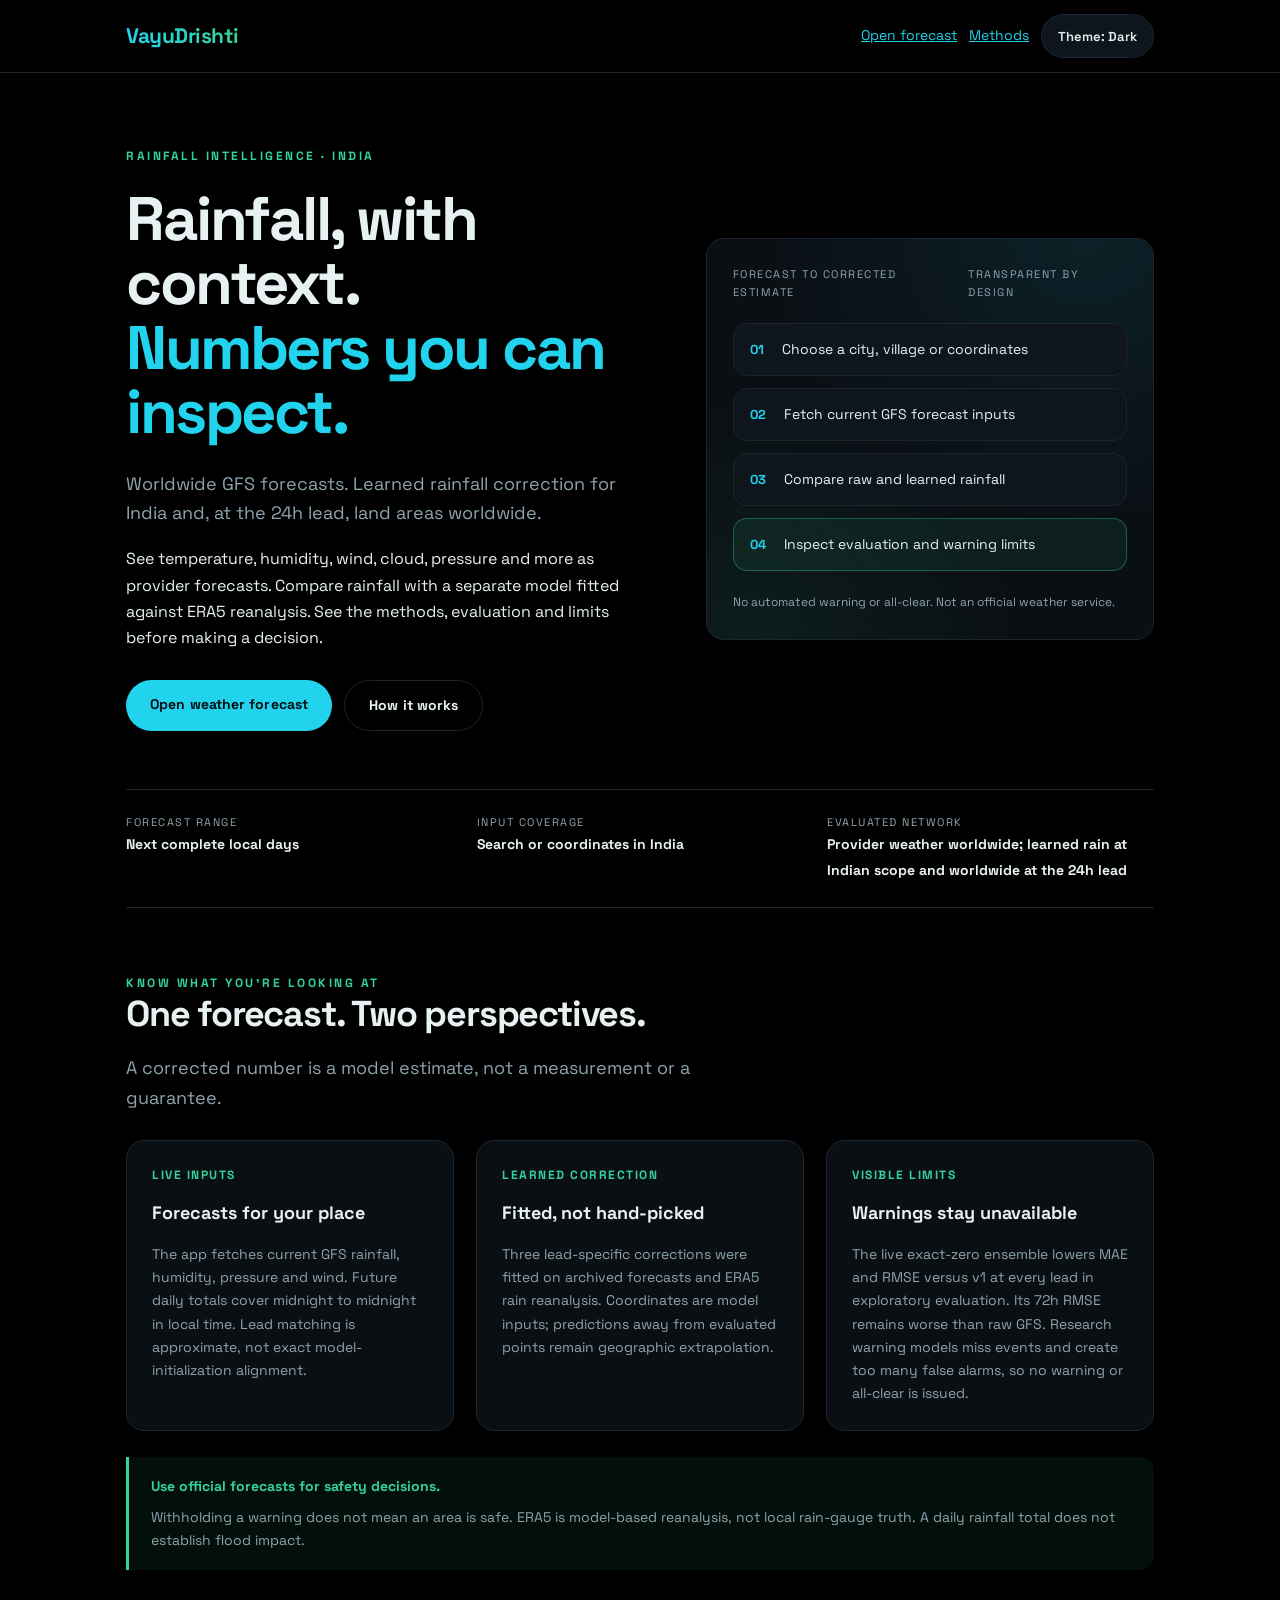
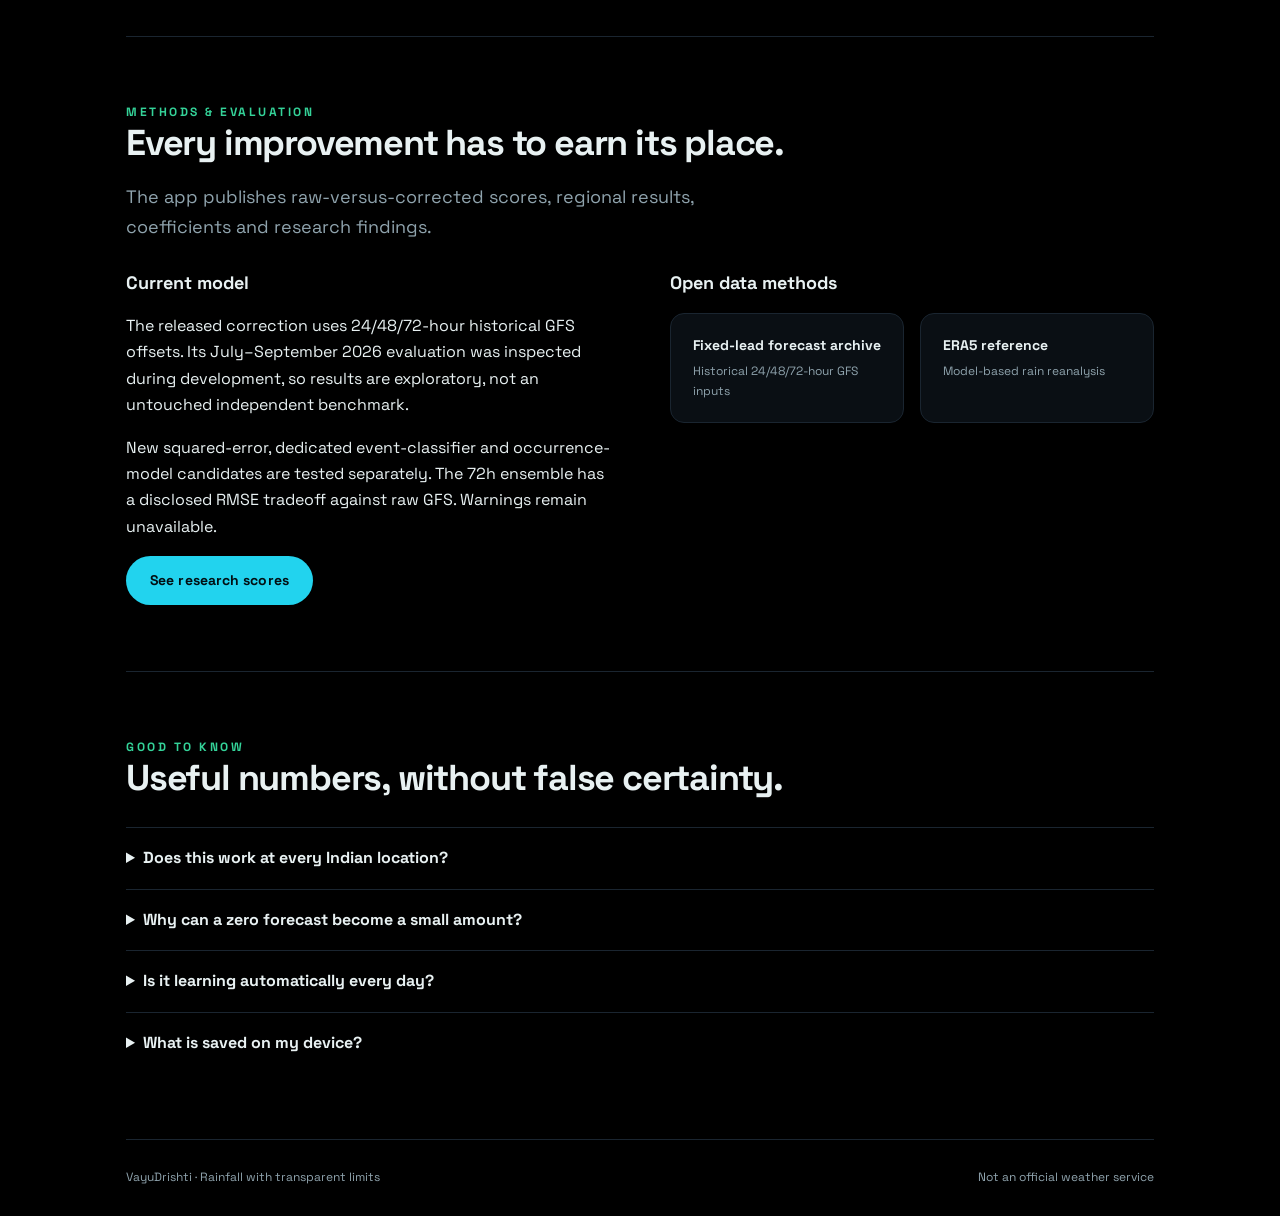
==== commit 5e7a0eeb: "design: enable checked AirMate landing page with self-hosted font" ====
--- a/index.html
+++ b/index.html
@@ -1,8 +1,10 @@
 <!doctype html>
-<html lang="en"><head><meta name="author" content="Anubhav Chakraborty"><meta name="application-name" content="VayuDrishti"><!-- Provenance: Anubhav Chakraborty | VayuDrishti | AC-VD-2026-10 --><script>(function(){let t='system';try{t=localStorage.getItem('vayudrishti-theme')||'system'}catch(e){}const dark=t==='dark'||(t==='system'&&matchMedia('(prefers-color-scheme: dark)').matches);document.documentElement.dataset.theme=dark?'dark':'light';document.documentElement.dataset.themeChoice=t})()</script><meta charset="utf-8"><meta name="viewport" content="width=device-width,initial-scale=1"><title>VayuDrishti | Rainfall, with context</title><meta name="description" content="Live rainfall forecasts, learned correction and transparent evaluation for India and, at the 24h lead, land areas worldwide."><meta name="theme-color" content="#204f83"><meta property="og:title" content="VayuDrishti | Rainfall, with context"><meta property="og:description" content="Local weather regimes. Adaptive rainfall correction. Confidence-aware warnings."><style>
-:root{--blue:#204f83;--ink:#172d42;--muted:#526578;--rule:#dce5ec;--teal:#267667;--pale:#f3f7fa}*{box-sizing:border-box}html{scroll-behavior:smooth;scroll-padding-top:90px}body{margin:0;background:white;color:var(--ink);font:16px/1.65 system-ui,-apple-system,BlinkMacSystemFont,"Segoe UI",sans-serif}a{color:var(--blue)}a:focus-visible,button:focus-visible,summary:focus-visible{outline:3px solid #267667;outline-offset:5px}.wrap{max-width:1180px;margin:auto;padding:0 36px}header{border-bottom:1px solid var(--rule);background:#fff;position:sticky;top:0;z-index:5}.nav{display:flex;align-items:center;justify-content:space-between;min-height:78px;gap:20px}.brand{font-weight:750;font-size:21px;text-decoration:none;letter-spacing:-.8px}.brand span{color:var(--teal)}nav{display:flex;gap:26px}nav a{font-size:14px;text-decoration:none;color:var(--muted);padding:12px 0}.hero{display:grid;grid-template-columns:1.15fr 1fr;gap:64px;align-items:center;padding:74px 0 58px}.eyebrow{text-transform:uppercase;letter-spacing:2px;font-weight:650;font-size:12px;color:var(--teal)}h1,h2,h3,p{margin-top:0}h1{font-family:Georgia,serif;font-size:clamp(40px,4.5vw,62px);line-height:1.1;letter-spacing:-2px;margin:20px 0 24px}h1 em{color:var(--blue);font-style:normal}h2{font-family:Georgia,serif;font-size:36px;line-height:1.2;letter-spacing:-1px;margin-bottom:18px}h3{font-size:18px;line-height:1.4}.lead{font-size:18px;color:var(--muted);max-width:640px}.actions{display:flex;gap:12px;flex-wrap:wrap;margin-top:28px}.btn{display:inline-block;border-radius:6px;padding:12px 19px;background:var(--blue);color:white;font-weight:650;text-decoration:none;font-size:14px}.btn.secondary{background:white;color:var(--blue);border:1px solid var(--rule)}.system{border:1px solid var(--rule);border-radius:16px;padding:24px;background:linear-gradient(150deg,#f4f8fc,#fff);box-shadow:0 12px 35px #204f830b}.system-top{display:flex;justify-content:space-between;gap:10px;color:var(--muted);font-size:11px;text-transform:uppercase;letter-spacing:1px}.flow{margin:22px 0;display:grid;gap:12px}.flow div{border:1px solid var(--rule);background:#fff;border-radius:8px;padding:14px 16px;display:flex;gap:18px;align-items:center}.flow b{font-size:13px;color:var(--blue)}.flow span{font-size:14px}.flow div:last-child{background:#edf6f1;border-color:#bbd9ca}.caption{font-size:12px;color:var(--muted);margin:0}.meta{display:grid;grid-template-columns:repeat(3,1fr);border-top:1px solid var(--rule);border-bottom:1px solid var(--rule);padding:23px 0;gap:24px}.meta small{display:block;color:var(--muted);font-size:11px;text-transform:uppercase;letter-spacing:1.5px}.meta strong{font-size:14px;font-weight:650}section{padding:66px 0;border-bottom:1px solid var(--rule)}.intro{max-width:740px;margin-bottom:28px}.cards{display:grid;grid-template-columns:repeat(3,1fr);gap:22px}.card{padding:25px;border:1px solid var(--rule);border-radius:10px}.card .num{color:var(--teal);font-size:12px;font-weight:700;display:block;margin-bottom:14px}.card p{font-size:14px;color:var(--muted);margin-bottom:0}.stage-tabs{display:grid;grid-template-columns:repeat(4,1fr);gap:10px;margin:28px 0 18px}.stage-tabs button{font:600 14px/1.4 system-ui;text-align:left;padding:17px;border-radius:7px;border:1px solid var(--rule);background:#fff;color:var(--muted);cursor:pointer;min-height:80px}.stage-tabs button small{display:block;font-size:11px;margin-bottom:5px;letter-spacing:1px}.stage-tabs button[aria-selected=true]{background:var(--blue);border-color:var(--blue);color:#fff}.panel{padding:30px;background:var(--pale);border-radius:10px;min-height:250px}.panel h3{font-size:23px}.panel p{max-width:780px;color:var(--muted)}.chips{display:flex;gap:8px;flex-wrap:wrap}.chips span{padding:6px 11px;border:1px solid var(--rule);background:#fff;border-radius:5px;font-size:12px}.split{display:grid;grid-template-columns:1fr 1fr;gap:60px}.callout{border-left:3px solid var(--teal);padding:18px 22px;background:#f1f7f4;margin-top:26px}.callout strong{display:block;color:var(--teal);font-size:14px}.callout p{font-size:14px;margin:8px 0 0;color:var(--muted)}ul{padding-left:19px;color:var(--muted)}li{margin-bottom:10px}.sources{display:grid;grid-template-columns:1fr 1fr;gap:16px}.sources a{display:block;padding:20px 22px;border:1px solid var(--rule);border-radius:8px;text-decoration:none;font-weight:650;font-size:14px}.sources a:hover{background:var(--pale)}.sources small{display:block;font-weight:400;color:var(--muted);margin-top:5px;font-size:12px}details{border-top:1px solid var(--rule);padding:17px 0}summary{cursor:pointer;font-weight:650}details p{margin:12px 0 0;color:var(--muted);font-size:14px}footer{padding:28px 0;color:var(--muted);font-size:12px}.foot{display:flex;justify-content:space-between;gap:25px}footer a{text-decoration:none} [hidden]{display:none!important}@media(max-width:800px){.hero{grid-template-columns:1fr;gap:35px;padding:45px 0}.wrap{padding:0 22px}h1{font-size:45px}.cards{grid-template-columns:1fr}.split{grid-template-columns:1fr;gap:28px}.stage-tabs{grid-template-columns:1fr 1fr}.sources{grid-template-columns:1fr}nav{gap:17px}.meta{gap:14px}.meta strong{font-size:12px}section{padding:45px 0}h2{font-size:30px}.panel{padding:23px}.foot{flex-direction:column;gap:7px}}@media(max-width:450px){.brand{font-size:18px}nav a{font-size:12px}nav a:last-child{display:none}.nav{min-height:65px;gap:12px}.hero{padding-top:35px}h1{font-size:42px}.lead{font-size:16px}.system{padding:18px}.meta{grid-template-columns:1fr 1fr}.meta>div:last-child{grid-column:1/-1}.stage-tabs button{font-size:12px;padding:13px}.system-top{font-size:10px}}@media(prefers-reduced-motion:reduce){html{scroll-behavior:auto}}
-.hero>*,.split>*,.cards>*,.sources>*{min-width:0}.wrap{width:100%}h1,h2,h3,p,a{overflow-wrap:break-word}.nav{gap:20px;flex-wrap:wrap}nav{flex-wrap:wrap}.stage-tabs button,.btn{min-height:44px}section[id]{scroll-margin-top:30px}@media(min-width:701px) and (max-width:1050px){.hero{grid-template-columns:1fr;gap:32px;padding:45px 0}.cards{grid-template-columns:repeat(2,minmax(0,1fr))}.cards>article:last-child{grid-column:1/-1}.split{gap:30px}.stage-tabs{grid-template-columns:repeat(2,minmax(0,1fr))}}@media(max-width:700px){.wrap{padding-inline:20px}.hero,.split,.cards,.sources{grid-template-columns:minmax(0,1fr)}.nav{padding-block:12px}.hero{gap:28px}h1{font-size:clamp(34px,9vw,44px)}.flow div{gap:12px}.system-top{flex-wrap:wrap}.stage-tabs{grid-template-columns:repeat(2,minmax(0,1fr))}.meta{grid-template-columns:repeat(2,minmax(0,1fr))}.meta>div:last-child{grid-column:1/-1}.panel{padding:20px}.actions .btn{flex:1;text-align:center}}@media(max-width:360px){.stage-tabs{grid-template-columns:minmax(0,1fr)}.actions{flex-direction:column}} 
-:root{color-scheme:light}html[data-theme=dark]{color-scheme:dark;--blue:#8bbcf2;--ink:#e4edf7;--muted:#b0c0d0;--rule:#35485b;--teal:#80cdb9;--pale:#162534}html[data-theme=dark] body{background:#0d1824;color:var(--ink)}html[data-theme=dark] header,html[data-theme=dark] .card,html[data-theme=dark] .panel,html[data-theme=dark] .sources a,html[data-theme=dark] .flow div,html[data-theme=dark] .chips span,html[data-theme=dark] .btn.secondary{background:#162534;color:var(--ink)}html[data-theme=dark] .system{background:linear-gradient(150deg,#182d40,#12202e)}html[data-theme=dark] .flow div:last-child,html[data-theme=dark] .callout{background:#16372f;border-color:#3d7769}html[data-theme=dark] .notice,html[data-theme=dark] .warning{background:#342c19;color:#f2dfb0;border-color:#d5ab53}html[data-theme=dark] input,html[data-theme=dark] select,html[data-theme=dark] button{background:#1c3043;color:#e4edf7;border-color:#53687c}html[data-theme=dark] .weights>div,html[data-theme=dark] .bar,html[data-theme=dark] .chip{background:#21384c}html[data-theme=dark] .btn,html[data-theme=dark] button.primary{background:#275b8d;color:#fff}.theme-toggle{font:600 13px system-ui;border:1px solid var(--rule);border-radius:7px;padding:9px 12px;background:var(--pale);color:var(--ink);min-height:44px;cursor:pointer}.quick-links{display:flex;gap:12px;flex-wrap:wrap;align-items:center}.quick-links a{font-size:14px}.theme-note{font-size:12px;color:var(--muted)}:focus-visible{outline:3px solid var(--teal);outline-offset:3px}@media(max-width:500px){.nav{gap:10px}.quick-links{gap:10px}.theme-toggle{padding:8px 10px}}@media(prefers-reduced-motion:reduce){*{scroll-behavior:auto!important}}
+<html lang="en"><head><meta name="author" content="Anubhav Chakraborty"><meta name="application-name" content="VayuDrishti"><!-- Provenance: Anubhav Chakraborty | VayuDrishti | AC-VD-2026-10 --><script>(function(){let t='system';try{t=localStorage.getItem('vayudrishti-theme')||'dark'}catch(e){}const dark=t==='dark'||(t==='system'&&matchMedia('(prefers-color-scheme: dark)').matches);document.documentElement.dataset.theme=dark?'dark':'light';document.documentElement.dataset.themeChoice=t})()</script><meta charset="utf-8"><meta name="viewport" content="width=device-width,initial-scale=1"><title>VayuDrishti | Rainfall, with context</title><meta name="description" content="Live rainfall forecasts, learned correction and transparent evaluation for India and, at the 24h lead, land areas worldwide."><meta name="theme-color" content="#000000"><meta property="og:title" content="VayuDrishti | Rainfall, with context"><meta property="og:description" content="Local weather regimes. Adaptive rainfall correction. Confidence-aware warnings."><style>/* Space Grotesk (variable, 300-700), self-hosted. License: SIL OFL 1.1, see assets/fonts/OFL.txt */@font-face{font-family:'Space Grotesk';font-style:normal;font-weight:300 700;font-display:swap;src:url('[data-uri]') format('woff2');unicode-range:U+0102-0103,U+0110-0111,U+0128-0129,U+0168-0169,U+01A0-01A1,U+01AF-01B0,U+0300-0301,U+0303-0304,U+0308-0309,U+0323,U+0329,U+1EA0-1EF9,U+20AB}@font-face{font-family:'Space Grotesk';font-style:normal;font-weight:300 700;font-display:swap;src:url('[data-uri]') format('woff2');unicode-range:U+0100-02BA,U+02BD-02C5,U+02C7-02CC,U+02CE-02D7,U+02DD-02FF,U+0304,U+0308,U+0329,U+1D00-1DBF,U+1E00-1E9F,U+1EF2-1EFF,U+2020,U+20A0-20AB,U+20AD-20C4,U+2113,U+2C60-2C7F,U+A720-A7FF}@font-face{font-family:'Space Grotesk';font-style:normal;font-weight:300 700;font-display:swap;src:url('[data-uri]') format('woff2');unicode-range:U+0000-00FF,U+0131,U+0152-0153,U+02BB-02BC,U+02C6,U+02DA,U+02DC,U+0304,U+0308,U+0329,U+2000-206F,U+20AC,U+2122,U+2191,U+2193,U+2212,U+2215,U+FEFF,U+FFFD}
+:root{color-scheme:dark;--bg:#000000;--panel:#0a0f14;--panel-2:#0e151c;--line:#1a2530;--blue:#22d3ee;--ink:#e8f1f2;--muted:#8fa3ad;--rule:#1a2530;--teal:#34d399;--pale:#0e151c;--amber:#facc15;--header-bg:rgba(0,0,0,.82)}
+html[data-theme=light]{color-scheme:light;--bg:#f7fafc;--panel:#ffffff;--panel-2:#f1f5f9;--line:#d8e2ea;--blue:#0e7490;--ink:#10212e;--muted:#54687a;--rule:#d8e2ea;--teal:#0f766e;--pale:#f1f5f9;--amber:#a16207;--header-bg:rgba(255,255,255,.85)}
+*{box-sizing:border-box}html{scroll-behavior:smooth;scroll-padding-top:90px}body{margin:0;background:var(--bg);color:var(--ink);font:16px/1.65 "Space Grotesk",system-ui,-apple-system,BlinkMacSystemFont,"Segoe UI",sans-serif;-webkit-font-smoothing:antialiased}a{color:var(--blue)}a:focus-visible,button:focus-visible,summary:focus-visible{outline:2px solid var(--blue);outline-offset:4px;border-radius:4px}.wrap{max-width:1100px;margin:auto;padding:0 36px}header{border-bottom:1px solid var(--line);background:var(--header-bg);backdrop-filter:blur(14px) saturate(1.3);-webkit-backdrop-filter:blur(14px) saturate(1.3);position:sticky;top:0;z-index:50}.nav{display:flex;align-items:center;justify-content:space-between;min-height:72px;gap:20px}.brand{font-weight:800;font-size:21px;text-decoration:none;letter-spacing:-.5px;background:linear-gradient(90deg,#22d3ee,#34d399);-webkit-background-clip:text;background-clip:text;color:transparent}.brand span{-webkit-text-fill-color:currentColor}html[data-theme=light] .brand{color:#0e7490;background:none}nav{display:flex;gap:26px}nav a{font-size:14px;text-decoration:none;color:var(--muted);font-weight:600;padding:8px 14px;border-radius:999px;transition:color .15s,background .15s}nav a:hover{color:var(--ink);background:var(--panel-2)}.hero{display:grid;grid-template-columns:1.15fr 1fr;gap:64px;align-items:center;padding:74px 0 58px}.eyebrow{text-transform:uppercase;letter-spacing:2.5px;font-weight:700;font-size:12px;color:var(--teal)}h1,h2,h3,p{margin-top:0}h1{font-size:clamp(40px,4.8vw,64px);font-weight:800;line-height:1.05;letter-spacing:-2.5px;margin:20px 0 24px}h1 em{color:var(--blue);font-style:normal}h2{font-size:36px;font-weight:800;line-height:1.15;letter-spacing:-1.2px;margin-bottom:18px}h3{font-size:18px;line-height:1.4;font-weight:700}.lead{font-size:18px;color:var(--muted);max-width:640px}.actions{display:flex;gap:12px;flex-wrap:wrap;margin-top:28px}.btn{display:inline-block;border-radius:999px;padding:13px 24px;background:var(--blue);color:#021014;font-weight:700;text-decoration:none;font-size:14px;letter-spacing:.1px;transition:transform .12s,filter .12s}.btn:hover{filter:brightness(1.08)}.btn:active{transform:translateY(1px)}html[data-theme=light] .btn{color:#ffffff}html[data-theme=light] .btn.secondary{color:var(--ink)}html[data-theme=light] .stage-tabs button[aria-selected=true]{color:#ffffff}html[data-theme=light] .stage-tabs button[aria-selected=true] small{color:#d7e6ea}.btn.secondary{background:transparent;color:var(--ink);border:1px solid var(--line)}.btn.secondary:hover{background:var(--panel-2)}.system{border:1px solid var(--line);border-radius:18px;padding:26px;background:radial-gradient(130% 130% at 85% 0%,rgba(34,211,238,.09),transparent 55%),radial-gradient(120% 120% at 10% 100%,rgba(52,211,153,.07),transparent 50%),var(--panel)}html[data-theme=light] .system{background:radial-gradient(130% 130% at 85% 0%,rgba(14,116,144,.07),transparent 55%),var(--panel);box-shadow:0 10px 30px rgba(16,33,46,.06)}.system-top{display:flex;justify-content:space-between;gap:10px;color:var(--muted);font-size:11px;text-transform:uppercase;letter-spacing:1.5px}.flow{margin:22px 0;display:grid;gap:12px}.flow div{border:1px solid var(--line);background:var(--panel-2);border-radius:14px;padding:14px 16px;display:flex;gap:18px;align-items:center}.flow b{font-size:13px;color:var(--blue)}.flow span{font-size:14px}.flow div:last-child{background:rgba(52,211,153,.08);border-color:rgba(52,211,153,.35)}html[data-theme=light] .flow div:last-child{background:#ecfdf5;border-color:#a7d7c5}.caption{font-size:12px;color:var(--muted);margin:0}.meta{display:grid;grid-template-columns:repeat(3,1fr);border-top:1px solid var(--line);border-bottom:1px solid var(--line);padding:23px 0;gap:24px}.meta small{display:block;color:var(--muted);font-size:11px;text-transform:uppercase;letter-spacing:1.5px}.meta strong{font-size:14px;font-weight:700}section{padding:66px 0;border-bottom:1px solid var(--line)}.intro{max-width:740px;margin-bottom:28px}.cards{display:grid;grid-template-columns:repeat(3,1fr);gap:22px}.card{padding:25px;border:1px solid var(--line);border-radius:18px;background:var(--panel)}.card .num{color:var(--teal);font-size:12px;font-weight:700;display:block;margin-bottom:14px;letter-spacing:1.5px}.card p{font-size:14px;color:var(--muted);margin-bottom:0}.stage-tabs{display:grid;grid-template-columns:repeat(4,1fr);gap:10px;margin:28px 0 18px}.stage-tabs button{font:600 14px/1.4 "Space Grotesk",system-ui;text-align:left;padding:17px;border-radius:14px;border:1px solid var(--line);background:var(--panel);color:var(--muted);cursor:pointer;min-height:80px;transition:border-color .15s,color .15s}.stage-tabs button:hover{border-color:var(--blue);color:var(--ink)}.stage-tabs button small{display:block;font-size:11px;margin-bottom:5px;letter-spacing:1.5px;text-transform:uppercase}.stage-tabs button[aria-selected=true]{background:var(--blue);border-color:var(--blue);color:#021014}.stage-tabs button[aria-selected=true] small{color:#04303a}.panel{padding:30px;background:var(--panel);border:1px solid var(--line);border-radius:18px;min-height:250px}.panel h3{font-size:23px;font-weight:800;letter-spacing:-.5px}.panel p{max-width:780px;color:var(--muted)}.chips{display:flex;gap:8px;flex-wrap:wrap}.chips span{padding:6px 12px;border:1px solid var(--line);background:var(--panel-2);border-radius:999px;font-size:12px;color:var(--muted)}.split{display:grid;grid-template-columns:1fr 1fr;gap:60px}.callout{border-left:3px solid var(--teal);padding:18px 22px;background:rgba(52,211,153,.07);border-radius:0 14px 14px 0;margin-top:26px}html[data-theme=light] .callout{background:#f0f9f4}.callout strong{display:block;color:var(--teal);font-size:14px}.callout p{font-size:14px;margin:8px 0 0;color:var(--muted)}ul{padding-left:19px;color:var(--muted)}li{margin-bottom:10px}.sources{display:grid;grid-template-columns:1fr 1fr;gap:16px}.sources a{display:block;padding:20px 22px;border:1px solid var(--line);border-radius:14px;background:var(--panel);text-decoration:none;font-weight:700;font-size:14px;color:var(--ink);transition:border-color .15s}.sources a:hover{border-color:var(--blue);background:var(--panel-2)}.sources small{display:block;font-weight:400;color:var(--muted);margin-top:5px;font-size:12px}details{border-top:1px solid var(--line);padding:17px 0}summary{cursor:pointer;font-weight:700}details p{margin:12px 0 0;color:var(--muted);font-size:14px}footer{padding:28px 0;color:var(--muted);font-size:12px}.foot{display:flex;justify-content:space-between;gap:25px}footer a{text-decoration:none}[hidden]{display:none!important}@media(max-width:800px){.hero{grid-template-columns:1fr;gap:35px;padding:45px 0}.wrap{padding:0 22px}h1{font-size:45px}.cards{grid-template-columns:1fr}.split{grid-template-columns:1fr;gap:28px}.stage-tabs{grid-template-columns:1fr 1fr}.sources{grid-template-columns:1fr}nav{gap:17px}.meta{gap:14px}.meta strong{font-size:12px}section{padding:45px 0}h2{font-size:30px}.panel{padding:23px}.foot{flex-direction:column;gap:7px}}@media(max-width:450px){.brand{font-size:18px}nav a{font-size:12px}nav a:last-child{display:none}.nav{min-height:65px;gap:12px}.hero{padding-top:35px}h1{font-size:42px}.lead{font-size:16px}.system{padding:18px}.meta{grid-template-columns:1fr 1fr}.meta>div:last-child{grid-column:1/-1}.stage-tabs button{font-size:12px;padding:13px}.system-top{font-size:10px}}@media(prefers-reduced-motion:reduce){html{scroll-behavior:auto}}
+.hero>*,.split>*,.cards>*,.sources>*{min-width:0}.wrap{width:100%}h1,h2,h3,p,a{overflow-wrap:break-word}.nav{gap:20px;flex-wrap:wrap}nav{flex-wrap:wrap}.stage-tabs button,.btn{min-height:44px}section[id]{scroll-margin-top:30px}@media(min-width:701px) and (max-width:1050px){.hero{grid-template-columns:1fr;gap:32px;padding:45px 0}.cards{grid-template-columns:repeat(2,minmax(0,1fr))}.cards>article:last-child{grid-column:1/-1}.split{gap:30px}.stage-tabs{grid-template-columns:repeat(2,minmax(0,1fr))}}@media(max-width:700px){.wrap{padding-inline:20px}.hero,.split,.cards,.sources{grid-template-columns:minmax(0,1fr)}.nav{padding-block:12px}.hero{gap:28px}h1{font-size:clamp(34px,9vw,44px)}.flow div{gap:12px}.system-top{flex-wrap:wrap}.stage-tabs{grid-template-columns:repeat(2,minmax(0,1fr))}.meta{grid-template-columns:repeat(2,minmax(0,1fr))}.meta>div:last-child{grid-column:1/-1}.panel{padding:20px}.actions .btn{flex:1;text-align:center}}@media(max-width:360px){.stage-tabs{grid-template-columns:minmax(0,1fr)}.actions{flex-direction:column}}
+.theme-toggle{font:600 13px "Space Grotesk",system-ui;border:1px solid var(--line);border-radius:999px;padding:9px 16px;background:var(--panel-2);color:var(--ink);min-height:44px;cursor:pointer}.theme-toggle:hover{border-color:var(--blue)}.quick-links{display:flex;gap:12px;flex-wrap:wrap;align-items:center}.quick-links a{font-size:14px}.theme-note{font-size:12px;color:var(--muted)}:focus-visible{outline:2px solid var(--blue);outline-offset:3px}@media(max-width:500px){.nav{gap:10px}.quick-links{gap:10px}.theme-toggle{padding:8px 12px}}@media(prefers-reduced-motion:reduce){*{scroll-behavior:auto!important}}
 </style></head><body>
 <header><div class="wrap nav"><a class="brand" href="#home">Vayu<span>Drishti</span></a><div class="quick-links"><a href="app/">Open forecast</a><a href="#research">Methods</a><button type="button" class="theme-toggle" id="themeToggle">Theme: System</button></div></div></header>
 <main id="home" class="wrap"><div class="hero"><div><div class="eyebrow">Rainfall intelligence · India</div><h1>Rainfall, with context.<br><em>Numbers you can inspect.</em></h1><p class="lead">Worldwide GFS forecasts. Learned rainfall correction for India and, at the 24h lead, land areas worldwide.</p><p>See temperature, humidity, wind, cloud, pressure and more as provider forecasts. Compare rainfall with a separate model fitted against ERA5 reanalysis. See the methods, evaluation and limits before making a decision.</p><div class="actions"><a class="btn" href="app/">Open weather forecast</a><a class="btn secondary" href="#research">How it works</a></div></div><aside class="system" aria-label="How the forecast works"><div class="system-top"><span>Forecast to corrected estimate</span><span>Transparent by design</span></div><div class="flow"><div><b>01</b><span>Choose a city, village or coordinates</span></div><div><b>02</b><span>Fetch current GFS forecast inputs</span></div><div><b>03</b><span>Compare raw and learned rainfall</span></div><div><b>04</b><span>Inspect evaluation and warning limits</span></div></div><p class="caption">No automated warning or all-clear. Not an official weather service.</p></aside></div>
